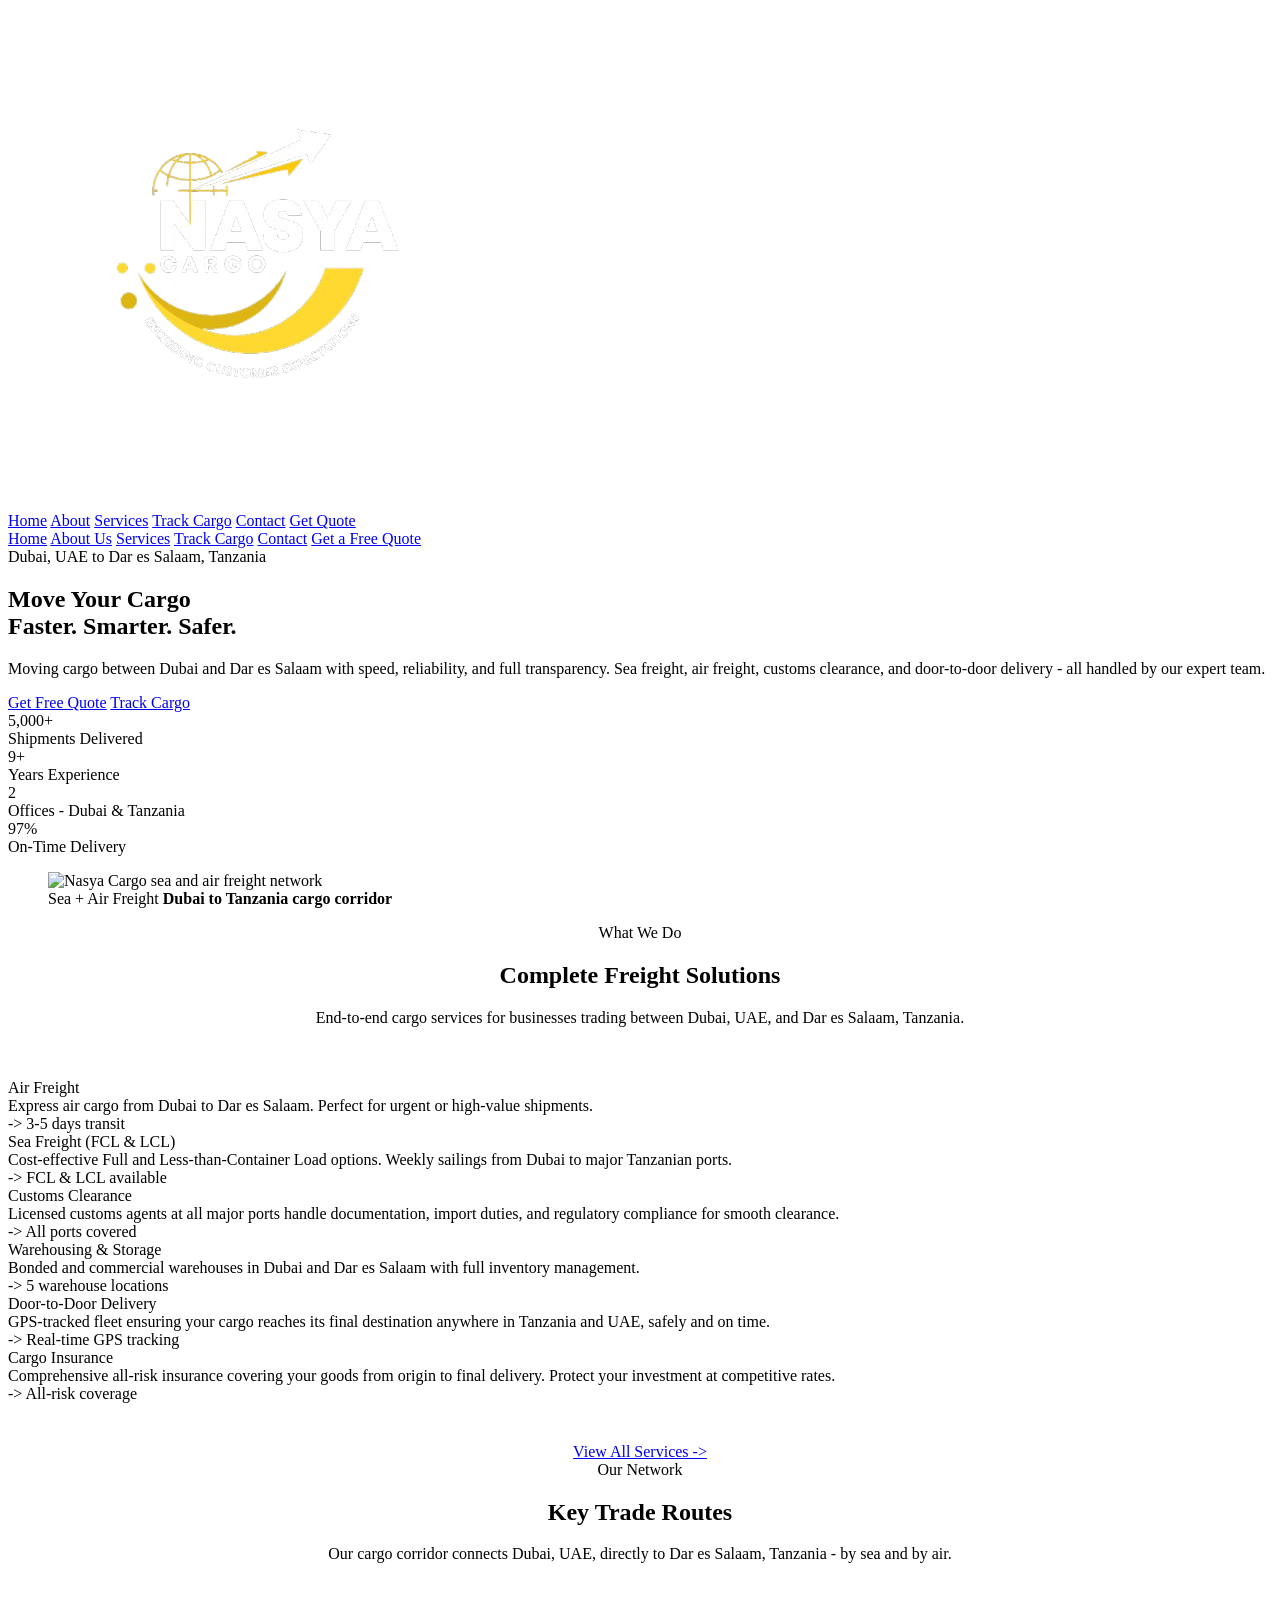
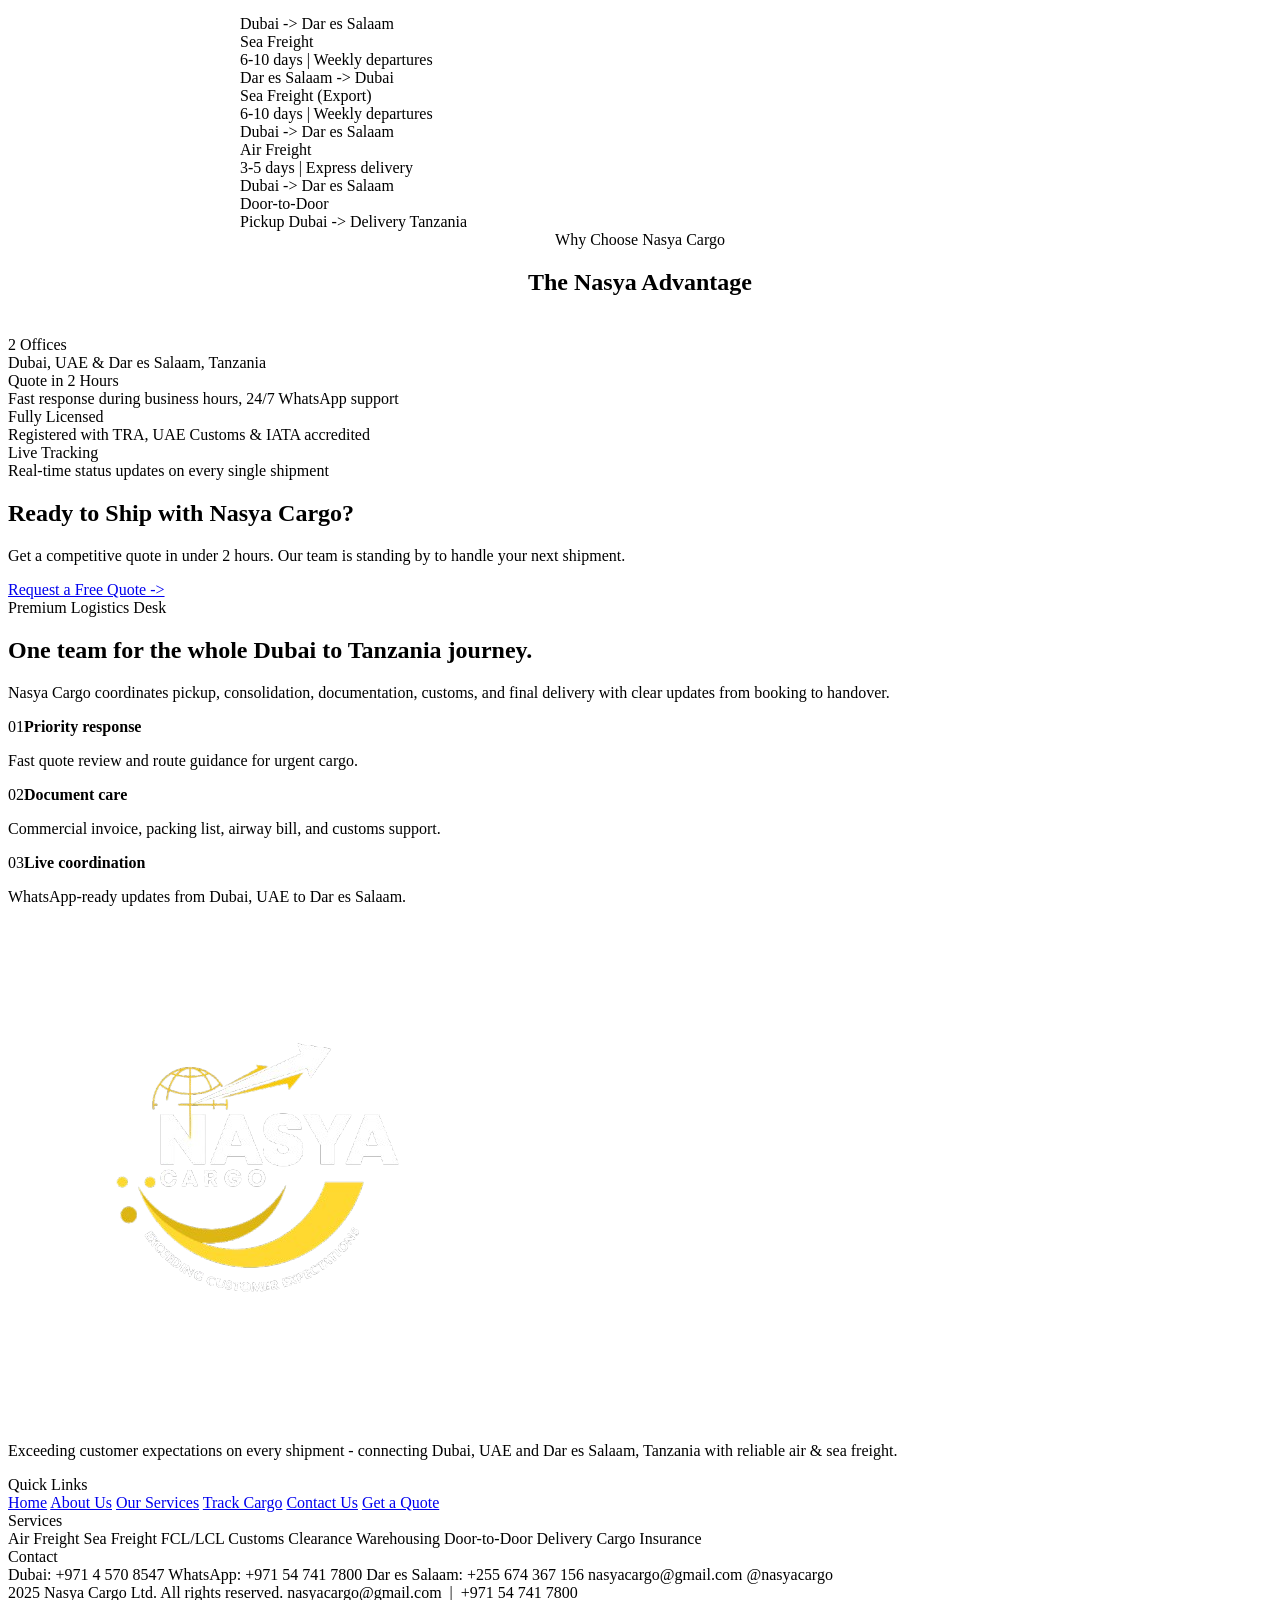
==== index.html @ 681c1b70 "Add index.html" ====
<!DOCTYPE html>
<html lang="en">
<head>
  <meta charset="UTF-8">
  <meta name="viewport" content="width=device-width, initial-scale=1.0">
  <title>Home | Nasya Cargo</title>
  <meta name="description" content="Nasya Cargo - reliable air and sea freight across UAE and Tanzania. Fast, transparent, and exceeding expectations.">
  <link rel="stylesheet" href="css/style.css">
  <link rel="preconnect" href="https://fonts.googleapis.com">
  <link rel="preconnect" href="https://fonts.gstatic.com" crossorigin>
</head>
<body>
<!-- ═══ NAVBAR ═══ -->
<nav class="navbar" id="navbar">
  <a href="index.html" class="nav-logo">
    <img src="[data-uri]" alt="Nasya Cargo">
  </a>
  <div class="nav-links">
    <a href="index.html"   class="nav-link">Home</a>
    <a href="about.html"   class="nav-link">About</a>
    <a href="services.html"class="nav-link">Services</a>
    <a href="track.html"   class="nav-link">Track Cargo</a>
    <a href="contact.html" class="nav-link">Contact</a>
    <a href="quote.html"   class="nav-cta nav-link">Get Quote</a>
  </div>
  <div class="hamburger" id="hamburger" onclick="toggleMenu()">
    <span></span><span></span><span></span>
  </div>
</nav>

<!-- Mobile Menu -->
<div class="mobile-menu" id="mobileMenu">
  <a href="index.html"    class="mobile-link"> Home</a>
  <a href="about.html"    class="mobile-link"> About Us</a>
  <a href="services.html" class="mobile-link"> Services</a>
  <a href="track.html"    class="mobile-link"> Track Cargo</a>
  <a href="contact.html"  class="mobile-link"> Contact</a>
  <a href="quote.html"    class="mobile-link cta"> Get a Free Quote</a>
</div>

<!-- ═══ HERO ═══ -->
<section class="hero">
  <div class="container">
    <div class="hero-grid">
      <div class="hero-content">
        <div class="hero-badge">Dubai, UAE to Dar es Salaam, Tanzania</div>
        <h1 class="hero-title">
          Move Your Cargo<br>
          <span class="accent">Faster. Smarter. Safer.</span>
        </h1>
        <p class="hero-sub">Moving cargo between Dubai and Dar es Salaam with speed, reliability, and full transparency. Sea freight, air freight, customs clearance, and door-to-door delivery - all handled by our expert team.</p>
        <div class="hero-actions">
          <a href="quote.html" class="btn btn-primary btn-lg">Get Free Quote</a>
          <a href="track.html" class="btn btn-outline btn-lg">Track Cargo</a>
        </div>
        <div class="hero-stats">
          <div class="hero-stat reveal">
            <div class="hero-stat-val">5,000+</div>
            <div class="hero-stat-label">Shipments Delivered</div>
          </div>
          <div class="hero-stat reveal">
            <div class="hero-stat-val">9+</div>
            <div class="hero-stat-label">Years Experience</div>
          </div>
          <div class="hero-stat reveal">
            <div class="hero-stat-val">2</div>
            <div class="hero-stat-label">Offices - Dubai &amp; Tanzania</div>
          </div>
          <div class="hero-stat reveal">
            <div class="hero-stat-val">97%</div>
            <div class="hero-stat-label">On-Time Delivery</div>
          </div>
        </div>
      </div>
      <div class="hero-visual reveal">
        <figure class="hero-photo-card">
          <img src="https://images.unsplash.com/photo-1494412685616-a5d310fbb07d?auto=format&fit=crop&w=1600&q=80" alt="Nasya Cargo sea and air freight network">
          <figcaption>
            <span>Sea + Air Freight</span>
            <strong>Dubai to Tanzania cargo corridor</strong>
          </figcaption>
        </figure>
      </div>
    </div>
  </div>
</section>

<!-- ═══ SERVICES ═══ -->
<section class="section section--gray">
  <div class="container">
    <div style="text-align:center;margin-bottom:52px;">
      <div class="label">What We Do</div>
      <h2 class="section-title reveal" style="text-align:center;">Complete Freight Solutions</h2>
      <p class="section-sub reveal" style="margin:0 auto;text-align:center;">End-to-end cargo services for businesses trading between Dubai, UAE, and Dar es Salaam, Tanzania.</p>
    </div>
    <div class="services-grid">
      <div class="service-card reveal">
        <div class="svc-icon"></div>
        <div class="svc-title">Air Freight</div>
        <div class="svc-desc">Express air cargo from Dubai to Dar es Salaam. Perfect for urgent or high-value shipments.</div>
        <div class="svc-tag">-> 3-5 days transit</div>
      </div>
      <div class="service-card reveal">
        <div class="svc-icon"></div>
        <div class="svc-title">Sea Freight (FCL &amp; LCL)</div>
        <div class="svc-desc">Cost-effective Full and Less-than-Container Load options. Weekly sailings from Dubai to major Tanzanian ports.</div>
        <div class="svc-tag">-> FCL &amp; LCL available</div>
      </div>
      <div class="service-card reveal">
        <div class="svc-icon"></div>
        <div class="svc-title">Customs Clearance</div>
        <div class="svc-desc">Licensed customs agents at all major ports handle documentation, import duties, and regulatory compliance for smooth clearance.</div>
        <div class="svc-tag">-> All ports covered</div>
      </div>
      <div class="service-card reveal">
        <div class="svc-icon"></div>
        <div class="svc-title">Warehousing &amp; Storage</div>
        <div class="svc-desc">Bonded and commercial warehouses in Dubai and Dar es Salaam with full inventory management.</div>
        <div class="svc-tag">-> 5 warehouse locations</div>
      </div>
      <div class="service-card reveal">
        <div class="svc-icon"></div>
        <div class="svc-title">Door-to-Door Delivery</div>
        <div class="svc-desc">GPS-tracked fleet ensuring your cargo reaches its final destination anywhere in Tanzania and UAE, safely and on time.</div>
        <div class="svc-tag">-> Real-time GPS tracking</div>
      </div>
      <div class="service-card reveal">
        <div class="svc-icon"></div>
        <div class="svc-title">Cargo Insurance</div>
        <div class="svc-desc">Comprehensive all-risk insurance covering your goods from origin to final delivery. Protect your investment at competitive rates.</div>
        <div class="svc-tag">-> All-risk coverage</div>
      </div>
    </div>
    <div style="text-align:center;margin-top:40px;">
      <a href="services.html" class="btn btn-dark">View All Services -></a>
    </div>
  </div>
</section>

<!-- ═══ ROUTES ═══ -->
<section class="section section--dark">
  <div class="container">
    <div style="text-align:center;margin-bottom:52px;">
      <div class="label label--gold">Our Network</div>
      <h2 class="section-title section-title--white reveal" style="text-align:center;">Key Trade Routes</h2>
      <p class="section-sub section-sub--white reveal" style="margin:0 auto;text-align:center;">Our cargo corridor connects Dubai, UAE, directly to Dar es Salaam, Tanzania - by sea and by air.</p>
    </div>
    <div class="routes-grid" style="grid-template-columns:repeat(2,1fr);max-width:800px;margin:0 auto;">
      <div class="route-card reveal">
        <div class="route-cities">
          <span class="route-city"> Dubai</span>
          <span class="route-arrow">-></span>
          <span class="route-city"> Dar es Salaam</span>
        </div>
        <div class="route-mode">Sea Freight</div>
        <div class="route-time"> 6-10 days | Weekly departures</div>
      </div>
      <div class="route-card reveal">
        <div class="route-cities">
          <span class="route-city"> Dar es Salaam</span>
          <span class="route-arrow">-></span>
          <span class="route-city"> Dubai</span>
        </div>
        <div class="route-mode">Sea Freight (Export)</div>
        <div class="route-time"> 6-10 days | Weekly departures</div>
      </div>
      <div class="route-card reveal">
        <div class="route-cities">
          <span class="route-city"> Dubai</span>
          <span class="route-arrow">-></span>
          <span class="route-city"> Dar es Salaam</span>
        </div>
        <div class="route-mode">Air Freight</div>
        <div class="route-time"> 3-5 days | Express delivery</div>
      </div>
      <div class="route-card reveal">
        <div class="route-cities">
          <span class="route-city"> Dubai</span>
          <span class="route-arrow">-></span>
          <span class="route-city"> Dar es Salaam</span>
        </div>
        <div class="route-mode">Door-to-Door</div>
        <div class="route-time"> Pickup Dubai -> Delivery Tanzania</div>
      </div>
    </div>
  </div>
</section>

<!-- ═══ WHY US ═══ -->
<section class="section section--dark" style="padding-top:0;">
  <div class="container">
    <div style="text-align:center;margin-bottom:40px;">
      <div class="label label--white">Why Choose Nasya Cargo</div>
      <h2 class="section-title section-title--white reveal" style="text-align:center;">The Nasya Advantage</h2>
    </div>
    <div class="why-grid">
      <div class="why-card reveal">
        <div class="why-icon"></div>
        <div class="why-title">2 Offices</div>
        <div class="why-desc">Dubai, UAE &amp; Dar es Salaam, Tanzania</div>
      </div>
      <div class="why-card reveal">
        <div class="why-icon"></div>
        <div class="why-title">Quote in 2 Hours</div>
        <div class="why-desc">Fast response during business hours, 24/7 WhatsApp support</div>
      </div>
      <div class="why-card reveal">
        <div class="why-icon"></div>
        <div class="why-title">Fully Licensed</div>
        <div class="why-desc">Registered with TRA, UAE Customs &amp; IATA accredited</div>
      </div>
      <div class="why-card reveal">
        <div class="why-icon"></div>
        <div class="why-title">Live Tracking</div>
        <div class="why-desc">Real-time status updates on every single shipment</div>
      </div>
    </div>
  </div>
</section>

<!-- ═══ CTA ═══ -->
<section class="cta-section">
  <div class="container">
    <h2 class="cta-title">Ready to Ship with Nasya Cargo?</h2>
    <p class="cta-sub">Get a competitive quote in under 2 hours. Our team is standing by to handle your next shipment.</p>
    <a href="quote.html" class="btn btn-dark btn-lg">Request a Free Quote -></a>
  </div>
</section>

<!-- ═══ FOOTER ═══ -->
<section class="section premium-section">
  <div class="container">
    <div class="premium-panel premium-panel--wide reveal">
      <div>
        <div class="label label--gold">Premium Logistics Desk</div>
        <h2 class="section-title section-title--white">One team for the whole Dubai to Tanzania journey.</h2>
        <p class="premium-lead">Nasya Cargo coordinates pickup, consolidation, documentation, customs, and final delivery with clear updates from booking to handover.</p>
      </div>
      <div class="premium-grid premium-grid--compact">
        <div class="premium-card"><span>01</span><strong>Priority response</strong><p>Fast quote review and route guidance for urgent cargo.</p></div>
        <div class="premium-card"><span>02</span><strong>Document care</strong><p>Commercial invoice, packing list, airway bill, and customs support.</p></div>
        <div class="premium-card"><span>03</span><strong>Live coordination</strong><p>WhatsApp-ready updates from Dubai, UAE to Dar es Salaam.</p></div>
      </div>
    </div>
  </div>
</section>

<footer class="footer">
  <div class="container">
    <div class="footer-grid">
      <div>
        <div class="footer-logo">
          <img src="[data-uri]" alt="Nasya Cargo">
        </div>
        <p class="footer-desc">Exceeding customer expectations on every shipment - connecting Dubai, UAE and Dar es Salaam, Tanzania with reliable air &amp; sea freight.</p>
        <div class="footer-socials">
          <a href="https://wa.me/971547417800" target="_blank" class="social-btn" title="WhatsApp"></a>
          <a href="mailto:nasyacargo@gmail.com" class="social-btn" title="Email"></a>
          <a href="tel:+971547417800" class="social-btn" title="Call"></a>
          <a href="https://instagram.com/nasyacargo" target="_blank" class="social-btn" title="Instagram"></a>
        </div>
      </div>
      <div>
        <div class="footer-col-title">Quick Links</div>
        <a href="index.html"    class="footer-link">Home</a>
        <a href="about.html"    class="footer-link">About Us</a>
        <a href="services.html" class="footer-link">Our Services</a>
        <a href="track.html"    class="footer-link">Track Cargo</a>
        <a href="contact.html"  class="footer-link">Contact Us</a>
        <a href="quote.html"    class="footer-link">Get a Quote</a>
      </div>
      <div>
        <div class="footer-col-title">Services</div>
        <span class="footer-link">Air Freight</span>
        <span class="footer-link">Sea Freight FCL/LCL</span>
        <span class="footer-link">Customs Clearance</span>
        <span class="footer-link">Warehousing</span>
        <span class="footer-link">Door-to-Door Delivery</span>
        <span class="footer-link">Cargo Insurance</span>
      </div>
      <div>
        <div class="footer-col-title">Contact</div>
        <span class="footer-link"> Dubai: +971 4 570 8547</span>
        <span class="footer-link"> WhatsApp: +971 54 741 7800</span>
        <span class="footer-link"> Dar es Salaam: +255 674 367 156</span>
        <span class="footer-link"> nasyacargo@gmail.com</span>
        <span class="footer-link"> @nasyacargo</span>
      </div>
    </div>
    <div class="footer-bottom">
      <span> 2025 Nasya Cargo Ltd. All rights reserved.</span>
      <span>nasyacargo@gmail.com &nbsp;|&nbsp; +971 54 741 7800</span>
    </div>
  </div>
</footer>

<!-- Notification Toast -->
<div id="notif" class="notif"></div>

<!-- Scripts -->
<script src="js/script.js"></script>

</body>
</html>
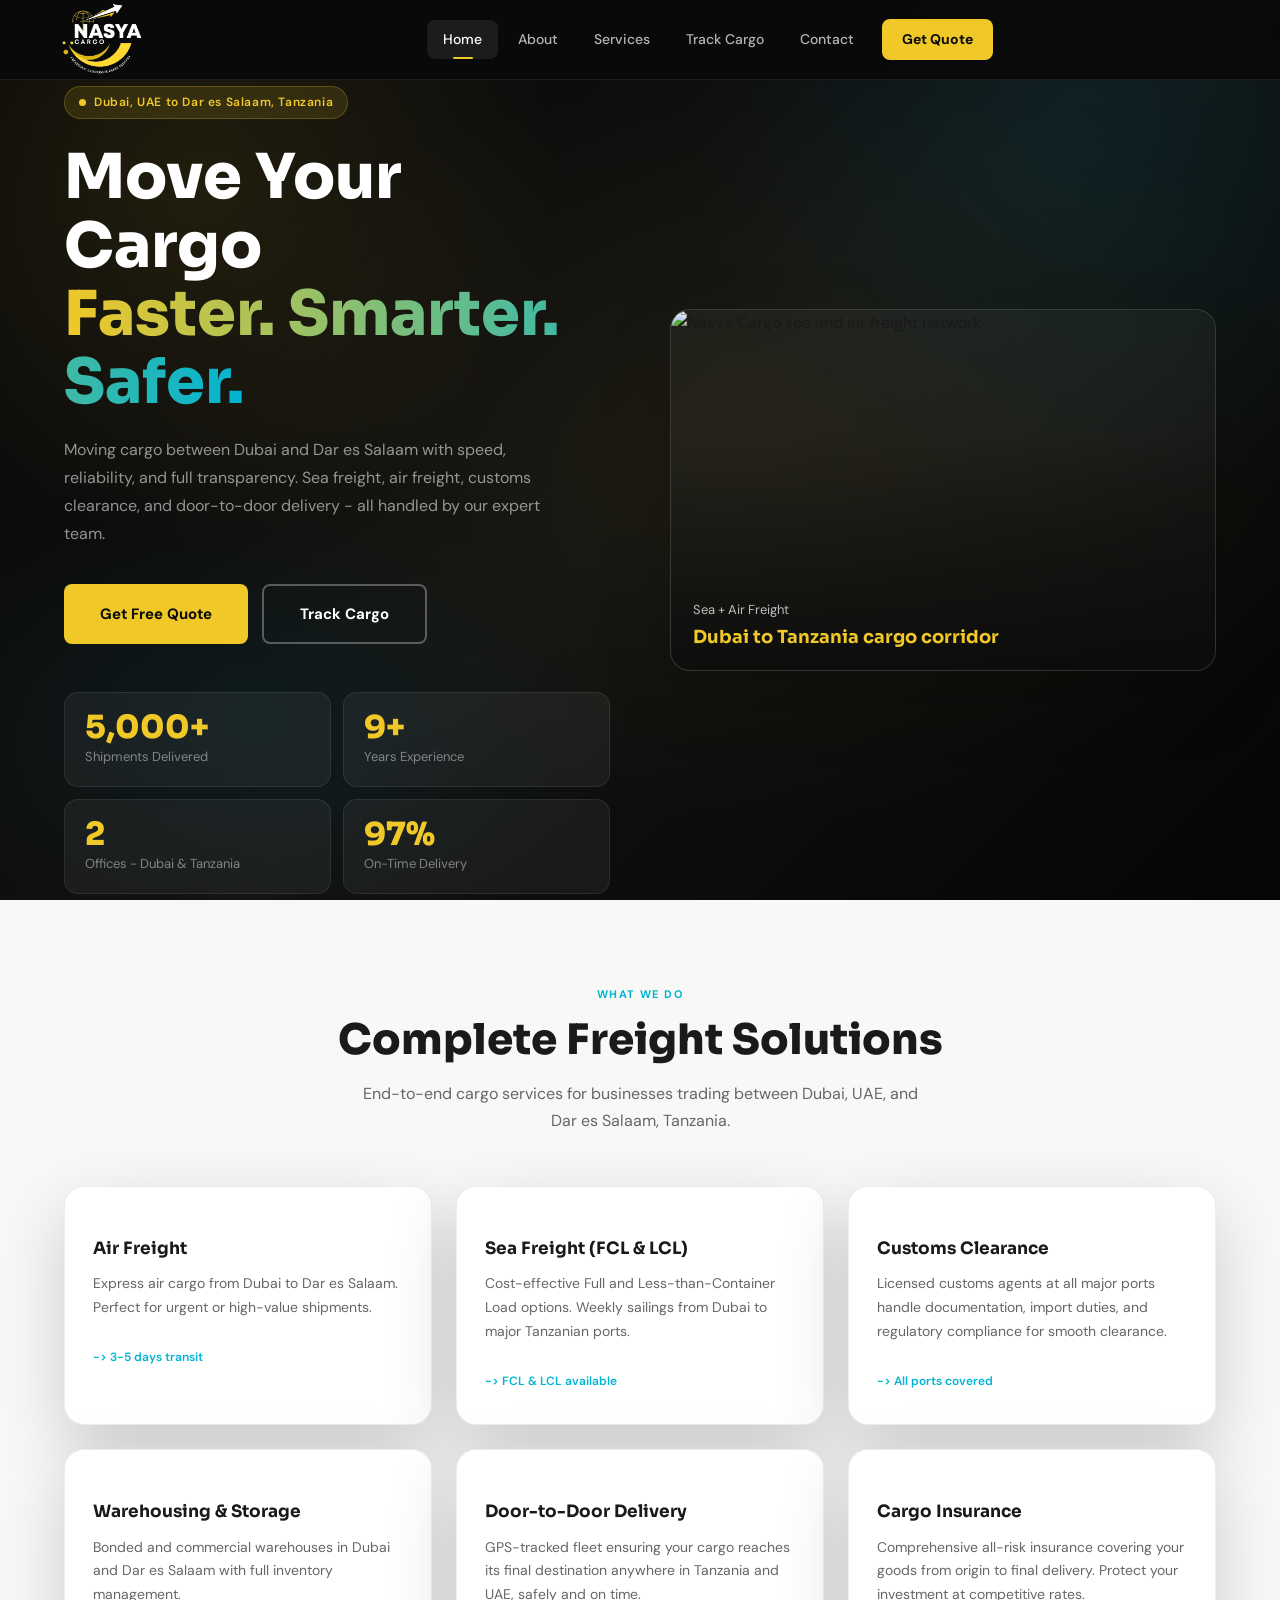
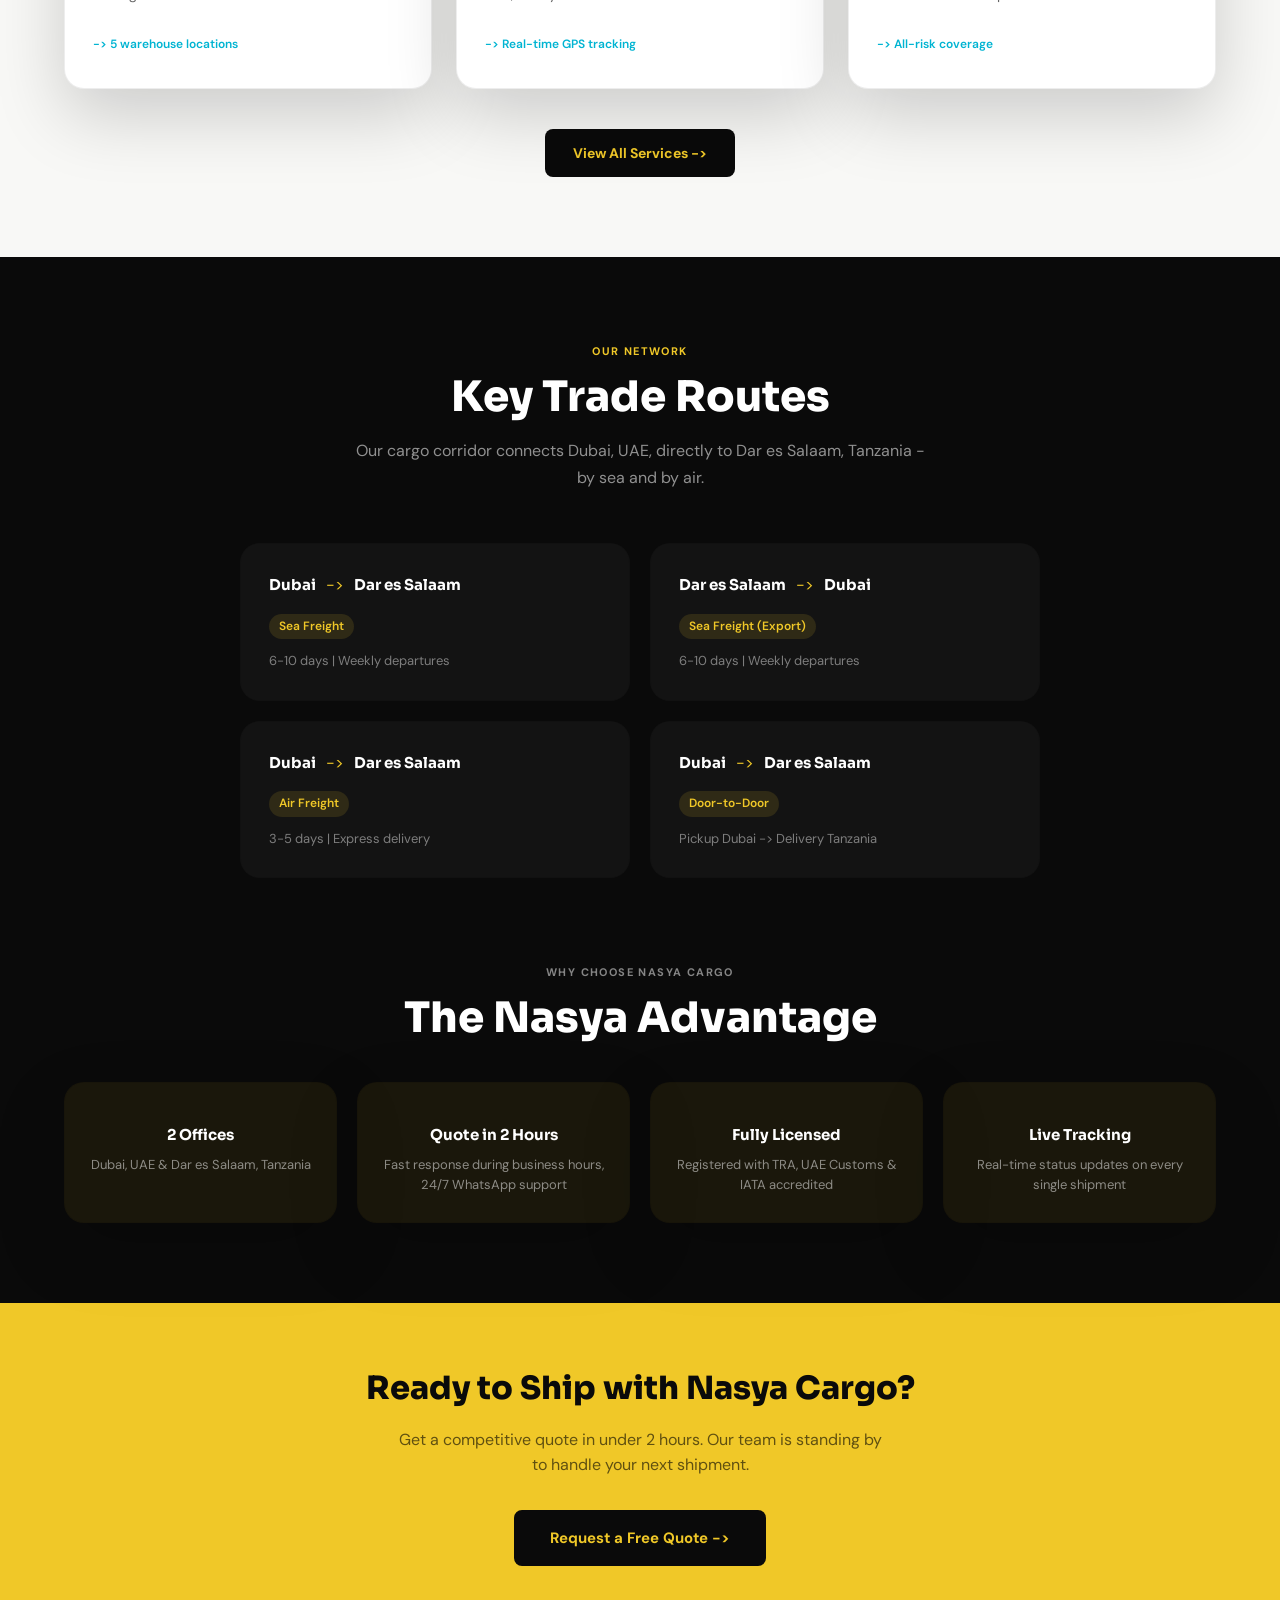
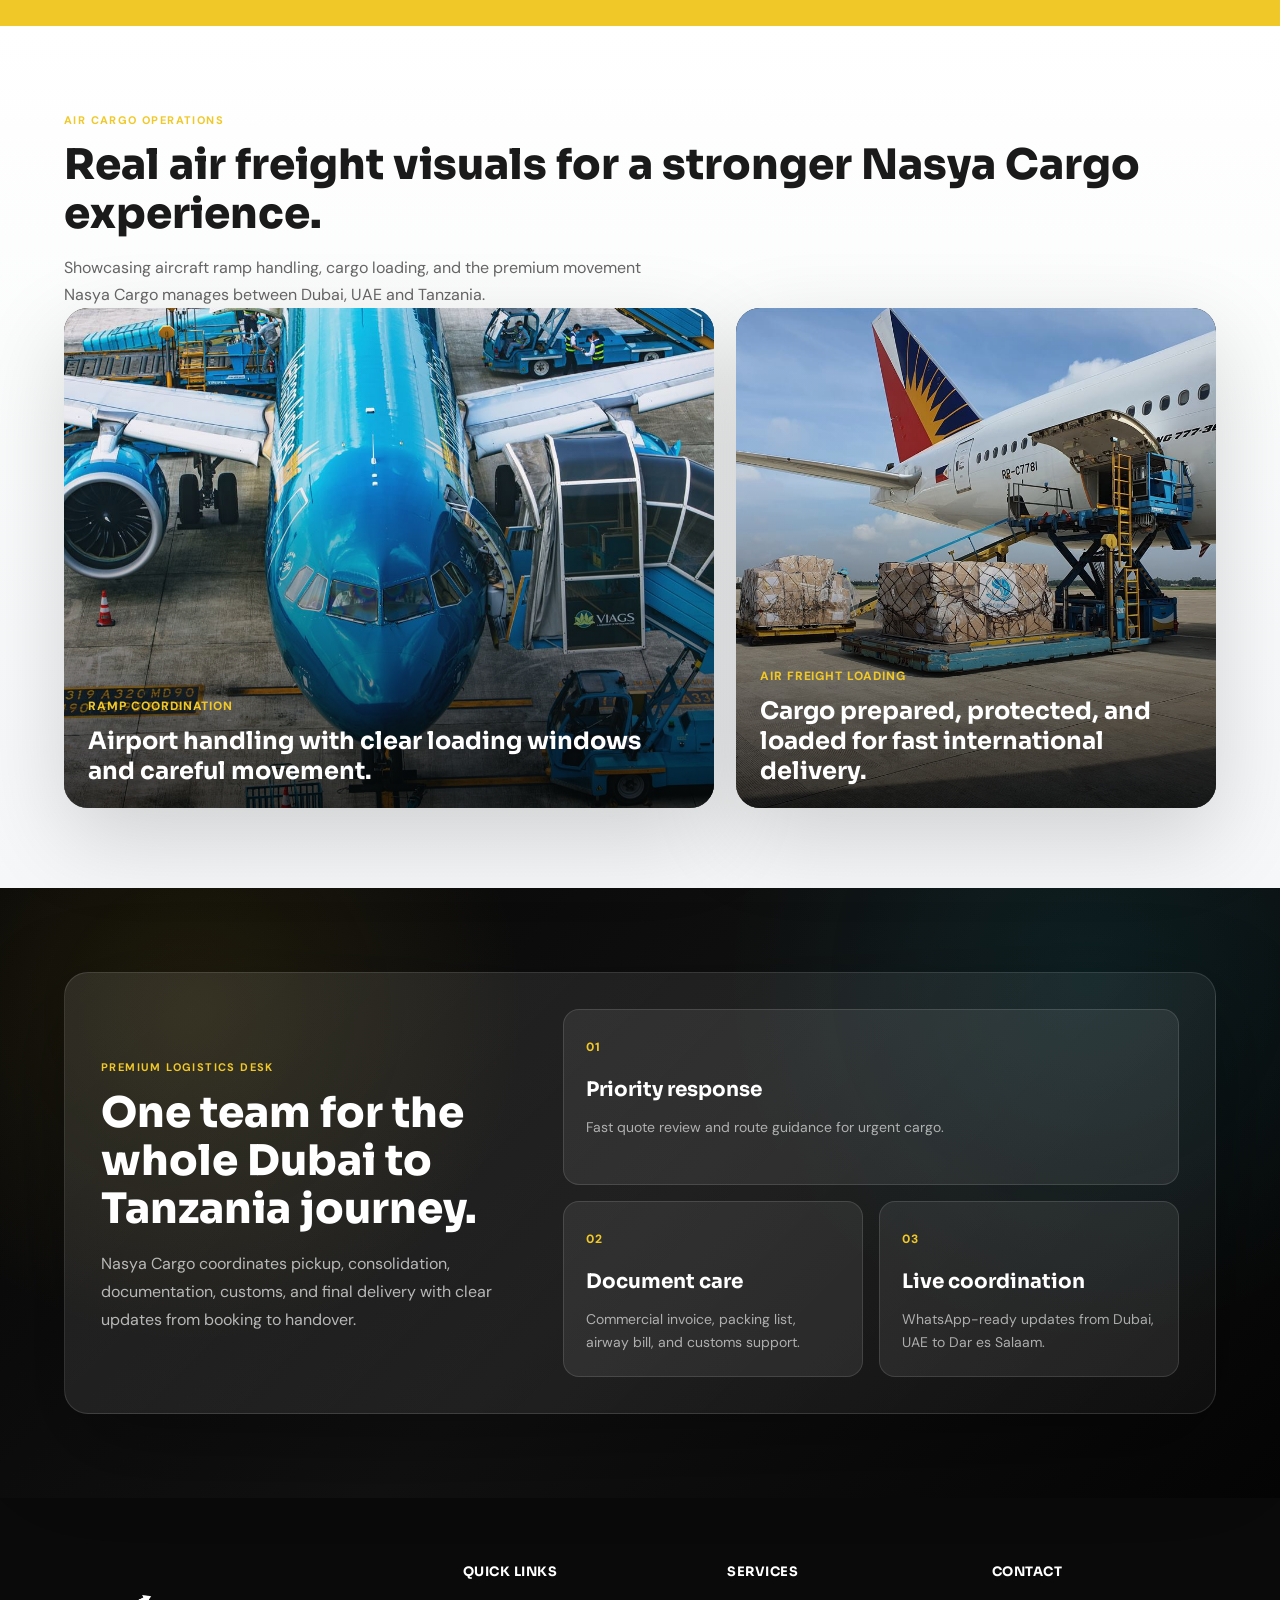
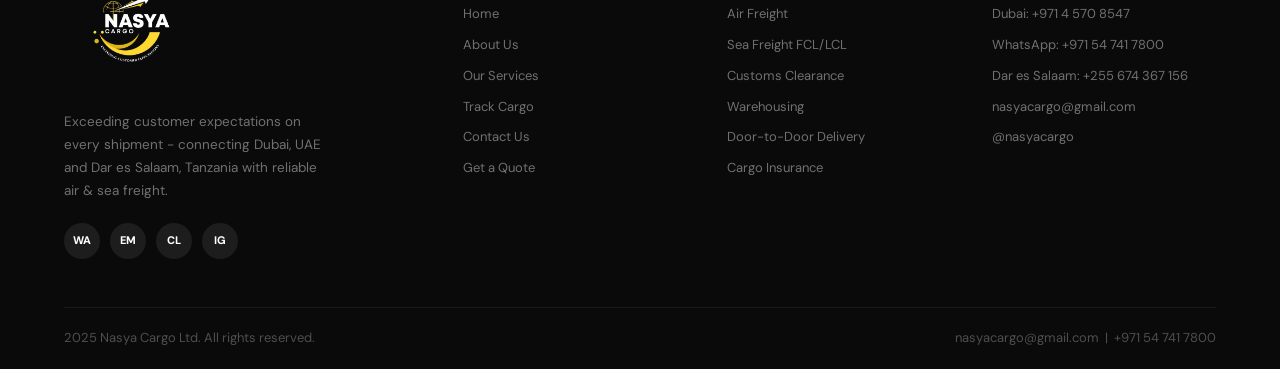
==== commit c23dc9a9: "Refresh script version for air cargo gallery" ====
--- a/index.html
+++ b/index.html
@@ -74,7 +74,7 @@
       </div>
       <div class="hero-visual reveal">
         <figure class="hero-photo-card">
-          <img src="https://images.unsplash.com/photo-1494412685616-a5d310fbb07d?auto=format&fit=crop&w=1600&q=80" alt="Nasya Cargo sea and air freight network">
+          <img src="images/cargo-network-hero.png" alt="Nasya Cargo sea and air freight network">
           <figcaption>
             <span>Sea + Air Freight</span>
             <strong>Dubai to Tanzania cargo corridor</strong>
@@ -228,6 +228,7 @@
 </section>
 
 <!-- ═══ FOOTER ═══ -->
+
 <section class="section premium-section">
   <div class="container">
     <div class="premium-panel premium-panel--wide reveal">
@@ -298,7 +299,7 @@
 <div id="notif" class="notif"></div>
 
 <!-- Scripts -->
-<script src="js/script.js"></script>
+<script src="js/script.js?v=20260623-air-gallery"></script>
 
 </body>
 </html>
--- a/css/style.css
+++ b/css/style.css
@@ -0,0 +1,1692 @@
+/* ================================================================
+   NASYA CARGO — style.css
+   Brand: Gold #F0C828 | Black #0A0A0A | Teal #00B4D2
+   Fonts: Sora (headings) + DM Sans (body) via Google Fonts
+   ================================================================ */
+
+/* ── GOOGLE FONTS ─────────────────────────────────────────────── */
+@import url('https://fonts.googleapis.com/css2?family=Sora:wght@400;600;700;800&family=DM+Sans:wght@400;500;600&display=swap');
+
+/* ── CSS VARIABLES ────────────────────────────────────────────── */
+:root {
+  --gold:        #F0C828;
+  --gold-dark:   #C8A000;
+  --gold-light:  #FDF3C0;
+  --black:       #0A0A0A;
+  --dark:        #111111;
+  --dark2:       #1C1C1C;
+  --teal:        #00B4D2;
+  --teal-dark:   #0096B4;
+  --white:       #FFFFFF;
+  --off-white:   #F8F8F6;
+  --gray-100:    #F5F5F5;
+  --gray-200:    #E8E8E8;
+  --gray-400:    #AAAAAA;
+  --gray-600:    #666666;
+  --text:        #1A1A1A;
+
+  --font-head: 'Sora', sans-serif;
+  --font-body: 'DM Sans', sans-serif;
+
+  --radius-sm:  8px;
+  --radius-md:  14px;
+  --radius-lg:  20px;
+  --radius-xl:  28px;
+
+  --shadow-sm:  0 2px 8px rgba(0,0,0,0.07);
+  --shadow-md:  0 4px 20px rgba(0,0,0,0.10);
+  --shadow-lg:  0 8px 40px rgba(0,0,0,0.14);
+  --shadow-xl:  0 16px 60px rgba(0,0,0,0.18);
+
+  --nav-h: 80px;
+  --max-w: 1200px;
+  --section-py: 80px;
+}
+
+/* ── RESET ────────────────────────────────────────────────────── */
+*, *::before, *::after { box-sizing: border-box; margin: 0; padding: 0; }
+html { scroll-behavior: smooth; }
+body {
+  font-family: var(--font-body);
+  color: var(--text);
+  background: var(--white);
+  line-height: 1.6;
+  overflow-x: hidden;
+}
+img { max-width: 100%; display: block; }
+a { text-decoration: none; color: inherit; }
+ul { list-style: none; }
+button { cursor: pointer; border: none; background: none; font-family: inherit; }
+
+/* ── UTILS ────────────────────────────────────────────────────── */
+.container { max-width: var(--max-w); margin: 0 auto; padding: 0 24px; }
+.section    { padding: var(--section-py) 0; }
+.section--dark  { background: var(--black); color: var(--white); }
+.section--gray  { background: var(--off-white); }
+.section--teal  { background: var(--teal); }
+.section--gold  { background: var(--gold); }
+
+.label {
+  display: inline-block;
+  font-size: 11px;
+  font-weight: 700;
+  letter-spacing: 1.4px;
+  text-transform: uppercase;
+  color: var(--teal);
+  margin-bottom: 12px;
+}
+.label--gold { color: var(--gold); }
+.label--white { color: rgba(255,255,255,0.5); }
+
+.section-title {
+  font-family: var(--font-head);
+  font-size: clamp(28px, 4vw, 42px);
+  font-weight: 800;
+  line-height: 1.15;
+  margin-bottom: 16px;
+  color: var(--text);
+}
+.section-title--white { color: var(--white); }
+.section-title--gold  { color: var(--gold); }
+
+.section-sub {
+  font-size: 16px;
+  color: var(--gray-600);
+  max-width: 580px;
+  line-height: 1.7;
+}
+.section-sub--white { color: rgba(255,255,255,0.55); }
+
+/* ── BUTTONS ──────────────────────────────────────────────────── */
+.btn {
+  display: inline-flex;
+  align-items: center;
+  gap: 8px;
+  padding: 13px 28px;
+  border-radius: var(--radius-sm);
+  font-size: 14px;
+  font-weight: 700;
+  font-family: var(--font-body);
+  transition: all 0.22s ease;
+  white-space: nowrap;
+}
+.btn-primary {
+  background: var(--gold);
+  color: var(--black);
+}
+.btn-primary:hover {
+  background: var(--gold-dark);
+  transform: translateY(-2px);
+  box-shadow: 0 6px 20px rgba(240,200,40,0.35);
+}
+.btn-outline {
+  background: transparent;
+  color: var(--white);
+  border: 2px solid rgba(255,255,255,0.3);
+}
+.btn-outline:hover {
+  border-color: var(--gold);
+  color: var(--gold);
+}
+.btn-dark {
+  background: var(--black);
+  color: var(--gold);
+}
+.btn-dark:hover {
+  background: var(--dark2);
+  transform: translateY(-2px);
+}
+.btn-teal {
+  background: var(--teal);
+  color: var(--white);
+}
+.btn-teal:hover {
+  background: var(--teal-dark);
+  transform: translateY(-2px);
+}
+.btn-lg { padding: 16px 36px; font-size: 15px; }
+.btn-sm { padding: 9px 18px; font-size: 13px; }
+
+/* ── NAVBAR ───────────────────────────────────────────────────── */
+.navbar {
+  position: fixed;
+  top: 0; left: 0; right: 0;
+  height: var(--nav-h);
+  display: flex;
+  align-items: center;
+  padding: 0 32px;
+  background: rgba(10,10,10,0.96);
+  backdrop-filter: blur(16px);
+  border-bottom: 1px solid rgba(255,255,255,0.06);
+  z-index: 1000;
+  transition: background 0.3s;
+}
+.navbar.scrolled {
+  background: rgba(10,10,10,0.99);
+  box-shadow: 0 4px 24px rgba(0,0,0,0.3);
+}
+.nav-logo {
+  display: flex;
+  align-items: center;
+  flex-shrink: 0;
+  text-decoration: none;
+}
+.nav-logo img {
+  height: 140px;
+  width: auto;
+}
+.nav-links {
+  display: flex;
+  align-items: center;
+  gap: 4px;
+  margin: 0 auto;
+}
+.nav-link {
+  padding: 8px 16px;
+  border-radius: var(--radius-sm);
+  font-size: 14px;
+  font-weight: 500;
+  color: rgba(255,255,255,0.7);
+  transition: all 0.2s;
+  position: relative;
+}
+.nav-link:hover,
+.nav-link.active {
+  color: var(--white);
+  background: rgba(255,255,255,0.08);
+}
+.nav-link.active::after {
+  content: '';
+  position: absolute;
+  bottom: 0; left: 50%;
+  transform: translateX(-50%);
+  width: 20px; height: 2px;
+  background: var(--gold);
+  border-radius: 2px;
+}
+.nav-cta {
+  margin-left: 8px;
+  background: var(--gold);
+  color: var(--black) !important;
+  font-weight: 700;
+  padding: 9px 20px;
+  border-radius: var(--radius-sm);
+}
+.nav-cta:hover {
+  background: var(--gold-dark) !important;
+  transform: translateY(-1px);
+}
+.hamburger {
+  display: none;
+  flex-direction: column;
+  gap: 5px;
+  padding: 4px;
+  cursor: pointer;
+  z-index: 10;
+  position: relative;
+}
+.hamburger span {
+  display: block;
+  width: 24px;
+  height: 2px;
+  background: var(--white);
+  border-radius: 2px;
+  transition: all 0.3s;
+}
+.hamburger.open span:nth-child(1) { transform: translateY(7px) rotate(45deg); }
+.hamburger.open span:nth-child(2) { opacity: 0; }
+.hamburger.open span:nth-child(3) { transform: translateY(-7px) rotate(-45deg); }
+
+/* ── MOBILE MENU ──────────────────────────────────────────────── */
+.mobile-menu {
+  display: none;
+  position: fixed;
+  top: var(--nav-h);
+  left: 0; right: 0;
+  background: var(--dark);
+  padding: 16px;
+  z-index: 999;
+  border-bottom: 1px solid rgba(255,255,255,0.08);
+  flex-direction: column;
+  gap: 4px;
+}
+.mobile-menu.open { display: flex; }
+.mobile-link {
+  display: block;
+  padding: 12px 16px;
+  color: rgba(255,255,255,0.75);
+  font-size: 15px;
+  font-weight: 500;
+  border-radius: var(--radius-sm);
+  transition: all 0.2s;
+  cursor: pointer;
+}
+.mobile-link:hover,
+.mobile-link.active {
+  background: rgba(255,255,255,0.07);
+  color: var(--white);
+}
+.mobile-link.cta {
+  background: var(--gold);
+  color: var(--black);
+  font-weight: 700;
+  text-align: center;
+  margin-top: 8px;
+}
+
+/* ── PAGE OFFSET ──────────────────────────────────────────────── */
+.page-top { padding-top: var(--nav-h); }
+
+/* ── HERO ─────────────────────────────────────────────────────── */
+.hero {
+  min-height: 100vh;
+  background: linear-gradient(160deg, #0A0A0A 0%, #111 55%, #1c1c1c 100%);
+  display: flex;
+  align-items: center;
+  position: relative;
+  overflow: hidden;
+}
+.hero::before {
+  content: '';
+  position: absolute;
+  inset: 0;
+  background: radial-gradient(ellipse 70% 60% at 60% 50%, rgba(240,200,40,0.06) 0%, transparent 70%),
+              radial-gradient(ellipse 50% 40% at 20% 80%, rgba(0,180,210,0.07) 0%, transparent 60%);
+}
+.hero-grid {
+  display: grid;
+  grid-template-columns: 1fr 1fr;
+  gap: 60px;
+  align-items: center;
+  position: relative;
+  z-index: 1;
+}
+.hero-badge {
+  display: inline-flex;
+  align-items: center;
+  gap: 8px;
+  background: rgba(240,200,40,0.12);
+  border: 1px solid rgba(240,200,40,0.25);
+  color: var(--gold);
+  font-size: 12px;
+  font-weight: 600;
+  letter-spacing: 0.6px;
+  padding: 6px 14px;
+  border-radius: 40px;
+  margin-bottom: 24px;
+}
+.hero-badge::before {
+  content: '';
+  width: 7px; height: 7px;
+  background: var(--gold);
+  border-radius: 50%;
+  animation: pulse 2s infinite;
+}
+@keyframes pulse {
+  0%,100% { opacity: 1; }
+  50% { opacity: 0.4; }
+}
+.hero-title {
+  font-family: var(--font-head);
+  font-size: clamp(36px, 5.5vw, 62px);
+  font-weight: 800;
+  line-height: 1.1;
+  color: var(--white);
+  margin-bottom: 20px;
+}
+.hero-title .accent {
+  background: linear-gradient(90deg, var(--gold), var(--teal));
+  -webkit-background-clip: text;
+  -webkit-text-fill-color: transparent;
+  background-clip: text;
+}
+.hero-sub {
+  font-size: 16px;
+  color: rgba(255,255,255,0.55);
+  max-width: 480px;
+  line-height: 1.75;
+  margin-bottom: 36px;
+}
+.hero-actions { display: flex; gap: 14px; flex-wrap: wrap; }
+
+.hero-stats {
+  display: grid;
+  grid-template-columns: repeat(2,1fr);
+  gap: 12px;
+  margin-top: 48px;
+}
+.hero-stat {
+  background: rgba(255,255,255,0.05);
+  border: 1px solid rgba(255,255,255,0.08);
+  border-radius: var(--radius-md);
+  padding: 18px 20px;
+}
+.hero-stat-val {
+  font-family: var(--font-head);
+  font-size: 32px;
+  font-weight: 800;
+  color: var(--gold);
+  line-height: 1;
+  margin-bottom: 4px;
+}
+.hero-stat-label {
+  font-size: 13px;
+  color: rgba(255,255,255,0.45);
+}
+
+/* Hero Right Visual */
+.hero-visual {
+  display: flex;
+  flex-direction: column;
+  gap: 14px;
+  position: relative;
+}
+.hero-card {
+  background: rgba(255,255,255,0.04);
+  border: 1px solid rgba(255,255,255,0.09);
+  border-radius: var(--radius-lg);
+  padding: 22px 24px;
+  transition: transform 0.3s;
+}
+.hero-card:hover { transform: translateX(-6px); }
+.hero-card-top {
+  display: flex;
+  align-items: center;
+  justify-content: space-between;
+  margin-bottom: 12px;
+}
+.hero-card-title {
+  font-family: var(--font-head);
+  font-size: 14px;
+  font-weight: 700;
+  color: var(--white);
+}
+.hero-card-tag {
+  font-size: 11px;
+  font-weight: 700;
+  padding: 3px 10px;
+  border-radius: 20px;
+}
+.tag-transit  { background: rgba(59,130,246,0.15); color: #60a5fa; }
+.tag-customs  { background: rgba(139,92,246,0.15); color: #a78bfa; }
+.tag-delivered { background: rgba(16,185,129,0.15); color: #34d399; }
+.hero-card-route {
+  font-size: 13px;
+  color: rgba(255,255,255,0.45);
+  margin-bottom: 10px;
+}
+.hero-card-bar-bg {
+  height: 4px;
+  background: rgba(255,255,255,0.08);
+  border-radius: 4px;
+  overflow: hidden;
+}
+.hero-card-bar {
+  height: 100%;
+  background: linear-gradient(90deg, var(--teal), var(--gold));
+  border-radius: 4px;
+  transition: width 1s ease;
+}
+
+/* ── SERVICES GRID ────────────────────────────────────────────── */
+.services-grid {
+  display: grid;
+  grid-template-columns: repeat(3, 1fr);
+  gap: 24px;
+}
+.service-card {
+  background: var(--white);
+  border: 1px solid var(--gray-200);
+  border-radius: var(--radius-lg);
+  padding: 32px 28px;
+  transition: all 0.28s ease;
+  position: relative;
+  overflow: hidden;
+}
+.service-card::before {
+  content: '';
+  position: absolute;
+  top: 0; left: 0; right: 0;
+  height: 3px;
+  background: linear-gradient(90deg, var(--teal), var(--gold));
+  transform: scaleX(0);
+  transform-origin: left;
+  transition: transform 0.3s;
+}
+.service-card:hover::before { transform: scaleX(1); }
+.service-card:hover {
+  transform: translateY(-6px);
+  box-shadow: var(--shadow-lg);
+  border-color: rgba(240,200,40,0.2);
+}
+.svc-icon {
+  font-size: 36px;
+  margin-bottom: 16px;
+  line-height: 1;
+}
+.svc-title {
+  font-family: var(--font-head);
+  font-size: 17px;
+  font-weight: 700;
+  color: var(--text);
+  margin-bottom: 10px;
+}
+.svc-desc {
+  font-size: 14px;
+  color: var(--gray-600);
+  line-height: 1.7;
+  margin-bottom: 14px;
+}
+.svc-list {
+  font-size: 13px;
+  color: var(--gray-600);
+  padding-left: 0;
+  display: flex;
+  flex-direction: column;
+  gap: 5px;
+}
+.svc-list li {
+  padding-left: 16px;
+  position: relative;
+}
+.svc-list li::before {
+  content: '→';
+  position: absolute;
+  left: 0;
+  color: var(--teal);
+  font-size: 11px;
+}
+.svc-tag {
+  display: inline-block;
+  font-size: 12px;
+  font-weight: 600;
+  color: var(--teal);
+  margin-top: 14px;
+}
+
+/* ── STATS GRID ───────────────────────────────────────────────── */
+.stats-grid {
+  display: grid;
+  grid-template-columns: repeat(4,1fr);
+  gap: 20px;
+}
+.stat-card {
+  background: rgba(255,255,255,0.05);
+  border: 1px solid rgba(255,255,255,0.1);
+  border-radius: var(--radius-md);
+  padding: 28px 20px;
+  text-align: center;
+  transition: all 0.25s;
+}
+.stat-card:hover {
+  background: rgba(255,255,255,0.08);
+  transform: translateY(-4px);
+}
+.stat-val {
+  font-family: var(--font-head);
+  font-size: 40px;
+  font-weight: 800;
+  color: var(--gold);
+  margin-bottom: 6px;
+}
+.stat-label {
+  font-size: 13px;
+  color: rgba(255,255,255,0.45);
+  font-weight: 500;
+}
+
+/* ── ROUTES SECTION ───────────────────────────────────────────── */
+.routes-grid {
+  display: grid;
+  grid-template-columns: repeat(3,1fr);
+  gap: 20px;
+}
+.route-card {
+  background: rgba(255,255,255,0.04);
+  border: 1px solid rgba(255,255,255,0.08);
+  border-radius: var(--radius-lg);
+  padding: 28px;
+  transition: all 0.25s;
+}
+.route-card:hover {
+  background: rgba(255,255,255,0.07);
+  border-color: rgba(240,200,40,0.2);
+  transform: translateY(-4px);
+}
+.route-cities {
+  display: flex;
+  align-items: center;
+  gap: 10px;
+  margin-bottom: 14px;
+  flex-wrap: wrap;
+}
+.route-city {
+  font-family: var(--font-head);
+  font-size: 15px;
+  font-weight: 700;
+  color: var(--white);
+}
+.route-arrow {
+  color: var(--gold);
+  font-size: 16px;
+}
+.route-mode {
+  font-size: 12px;
+  font-weight: 600;
+  padding: 3px 10px;
+  border-radius: 20px;
+  background: rgba(240,200,40,0.12);
+  color: var(--gold);
+  margin-bottom: 12px;
+  display: inline-block;
+}
+.route-time {
+  font-size: 13px;
+  color: rgba(255,255,255,0.45);
+}
+
+/* ── TRACK PAGE ───────────────────────────────────────────────── */
+.track-box {
+  background: rgba(255,255,255,0.04);
+  border: 1px solid rgba(255,255,255,0.1);
+  border-radius: var(--radius-xl);
+  padding: 48px;
+  max-width: 680px;
+  margin: 0 auto;
+}
+.track-input-wrap {
+  display: flex;
+  gap: 0;
+  border-radius: var(--radius-sm);
+  overflow: hidden;
+  border: 2px solid rgba(255,255,255,0.15);
+  transition: border-color 0.2s;
+}
+.track-input-wrap:focus-within { border-color: var(--gold); }
+.track-input {
+  flex: 1;
+  padding: 16px 20px;
+  background: transparent;
+  color: var(--white);
+  font-size: 15px;
+  font-family: var(--font-body);
+  border: none;
+  outline: none;
+}
+.track-input::placeholder { color: rgba(255,255,255,0.3); }
+.track-btn {
+  padding: 16px 28px;
+  background: var(--gold);
+  color: var(--black);
+  font-weight: 700;
+  font-size: 14px;
+  font-family: var(--font-body);
+  border: none;
+  cursor: pointer;
+  transition: background 0.2s;
+  white-space: nowrap;
+}
+.track-btn:hover { background: var(--gold-dark); }
+
+.track-result {
+  margin-top: 24px;
+  border-radius: var(--radius-md);
+  overflow: hidden;
+}
+.track-result-inner {
+  background: rgba(255,255,255,0.05);
+  border: 1px solid rgba(255,255,255,0.1);
+  border-radius: var(--radius-md);
+  padding: 24px;
+  animation: fadeIn 0.4s ease;
+}
+@keyframes fadeIn {
+  from { opacity:0; transform:translateY(8px); }
+  to   { opacity:1; transform:translateY(0); }
+}
+.track-result-header {
+  display: flex;
+  justify-content: space-between;
+  align-items: flex-start;
+  margin-bottom: 20px;
+  flex-wrap: wrap;
+  gap: 10px;
+}
+.track-id {
+  font-family: var(--font-head);
+  font-size: 18px;
+  font-weight: 800;
+  color: var(--white);
+}
+.track-status-badge {
+  padding: 5px 14px;
+  border-radius: 20px;
+  font-size: 12px;
+  font-weight: 700;
+}
+.status-pending   { background: rgba(245,158,11,0.2); color: #fbbf24; }
+.status-transit   { background: rgba(59,130,246,0.2); color: #60a5fa; }
+.status-customs   { background: rgba(139,92,246,0.2); color: #a78bfa; }
+.status-delivered { background: rgba(16,185,129,0.2); color: #34d399; }
+
+.track-grid {
+  display: grid;
+  grid-template-columns: repeat(2,1fr);
+  gap: 14px;
+  margin-bottom: 20px;
+}
+.track-field label {
+  font-size: 11px;
+  font-weight: 700;
+  letter-spacing: 0.8px;
+  text-transform: uppercase;
+  color: rgba(255,255,255,0.35);
+  margin-bottom: 4px;
+  display: block;
+}
+.track-field span {
+  font-size: 14px;
+  color: var(--white);
+  font-weight: 500;
+}
+
+/* Status Steps */
+.track-steps {
+  display: flex;
+  gap: 0;
+  position: relative;
+  padding: 20px 0 8px;
+}
+.track-step {
+  flex: 1;
+  text-align: center;
+  position: relative;
+}
+.track-step::before {
+  content: '';
+  position: absolute;
+  top: 16px;
+  left: 50%; right: -50%;
+  height: 2px;
+  background: rgba(255,255,255,0.1);
+  z-index: 0;
+}
+.track-step:last-child::before { display: none; }
+.track-step.done::before { background: var(--teal); }
+.step-dot {
+  width: 32px; height: 32px;
+  border-radius: 50%;
+  background: rgba(255,255,255,0.1);
+  border: 2px solid rgba(255,255,255,0.15);
+  display: flex;
+  align-items: center;
+  justify-content: center;
+  margin: 0 auto 10px;
+  position: relative;
+  z-index: 1;
+  font-size: 14px;
+  transition: all 0.3s;
+}
+.track-step.done .step-dot {
+  background: var(--teal);
+  border-color: var(--teal);
+}
+.track-step.active .step-dot {
+  background: var(--gold);
+  border-color: var(--gold);
+  box-shadow: 0 0 0 4px rgba(240,200,40,0.2);
+}
+.step-label {
+  font-size: 11px;
+  color: rgba(255,255,255,0.35);
+  font-weight: 600;
+}
+.track-step.done .step-label,
+.track-step.active .step-label {
+  color: rgba(255,255,255,0.8);
+}
+.track-error {
+  text-align: center;
+  padding: 24px;
+  color: rgba(255,255,255,0.5);
+  font-size: 14px;
+  background: rgba(239,68,68,0.08);
+  border: 1px solid rgba(239,68,68,0.15);
+  border-radius: var(--radius-md);
+}
+
+/* Status Legend */
+.status-legend {
+  display: grid;
+  grid-template-columns: repeat(4,1fr);
+  gap: 16px;
+  margin-top: 48px;
+}
+.status-card {
+  background: var(--white);
+  border: 1px solid var(--gray-200);
+  border-radius: var(--radius-md);
+  padding: 20px;
+  text-align: center;
+  box-shadow: var(--shadow-sm);
+}
+.status-icon {
+  font-size: 28px;
+  margin-bottom: 10px;
+}
+.status-name {
+  font-weight: 700;
+  font-size: 13px;
+  padding: 3px 10px;
+  border-radius: 20px;
+  display: inline-block;
+  margin-bottom: 10px;
+}
+.status-desc {
+  font-size: 12.5px;
+  color: var(--gray-600);
+  line-height: 1.6;
+}
+
+/* ── QUOTE / CONTACT FORM ─────────────────────────────────────── */
+.form-card {
+  background: var(--white);
+  border: 1px solid var(--gray-200);
+  border-radius: var(--radius-xl);
+  padding: 40px;
+  box-shadow: var(--shadow-md);
+}
+.form-title {
+  font-family: var(--font-head);
+  font-size: 20px;
+  font-weight: 800;
+  margin-bottom: 28px;
+  color: var(--text);
+}
+.form-row {
+  display: grid;
+  grid-template-columns: 1fr 1fr;
+  gap: 16px;
+  margin-bottom: 16px;
+}
+.form-group { display: flex; flex-direction: column; gap: 6px; margin-bottom: 16px; }
+.form-group label {
+  font-size: 13px;
+  font-weight: 600;
+  color: var(--gray-600);
+  letter-spacing: 0.3px;
+}
+.form-control {
+  padding: 12px 16px;
+  border: 1.5px solid var(--gray-200);
+  border-radius: var(--radius-sm);
+  font-size: 14px;
+  font-family: var(--font-body);
+  color: var(--text);
+  background: var(--off-white);
+  transition: border-color 0.2s, box-shadow 0.2s;
+  width: 100%;
+}
+.form-control:focus {
+  outline: none;
+  border-color: var(--gold);
+  box-shadow: 0 0 0 3px rgba(240,200,40,0.12);
+  background: var(--white);
+}
+textarea.form-control { resize: vertical; min-height: 100px; }
+select.form-control { appearance: none; cursor: pointer; }
+.btn-submit {
+  width: 100%;
+  padding: 15px;
+  background: var(--black);
+  color: var(--gold);
+  font-size: 15px;
+  font-weight: 700;
+  font-family: var(--font-body);
+  border-radius: var(--radius-sm);
+  border: none;
+  cursor: pointer;
+  transition: all 0.22s;
+  margin-top: 4px;
+}
+.btn-submit:hover {
+  background: var(--dark2);
+  transform: translateY(-2px);
+  box-shadow: 0 6px 20px rgba(0,0,0,0.18);
+}
+.form-success {
+  display: none;
+  padding: 16px;
+  background: rgba(16,185,129,0.1);
+  border: 1px solid rgba(16,185,129,0.2);
+  border-radius: var(--radius-sm);
+  color: #065f46;
+  font-size: 14px;
+  font-weight: 600;
+  margin-top: 16px;
+  text-align: center;
+}
+.form-success.show { display: block; }
+
+/* ── INFO SIDEBAR ─────────────────────────────────────────────── */
+.info-sidebar { display: flex; flex-direction: column; gap: 16px; }
+.info-badge {
+  display: flex;
+  align-items: flex-start;
+  gap: 14px;
+  padding: 16px 18px;
+  background: var(--white);
+  border: 1px solid var(--gray-200);
+  border-radius: var(--radius-md);
+  box-shadow: var(--shadow-sm);
+  transition: all 0.22s;
+}
+.info-badge:hover {
+  border-color: rgba(240,200,40,0.3);
+  transform: translateX(4px);
+  box-shadow: var(--shadow-md);
+}
+.info-badge-icon { font-size: 24px; flex-shrink: 0; }
+.info-badge-title { font-weight: 700; font-size: 14px; margin-bottom: 3px; }
+.info-badge-sub   { font-size: 12.5px; color: var(--gray-600); line-height: 1.5; }
+
+/* ── OFFICE CARDS ─────────────────────────────────────────────── */
+.office-card {
+  background: var(--white);
+  border: 1px solid var(--gray-200);
+  border-radius: var(--radius-md);
+  padding: 20px;
+  box-shadow: var(--shadow-sm);
+  transition: all 0.22s;
+}
+.office-card:hover {
+  border-color: rgba(240,200,40,0.3);
+  box-shadow: var(--shadow-md);
+  transform: translateY(-3px);
+}
+.office-header {
+  display: flex;
+  align-items: center;
+  gap: 10px;
+  margin-bottom: 12px;
+}
+.office-flag { font-size: 26px; }
+.office-name { font-weight: 700; font-size: 15px; }
+.office-badge {
+  font-size: 11px;
+  font-weight: 700;
+  padding: 2px 9px;
+  border-radius: 20px;
+  margin-left: auto;
+}
+.badge-hq    { background: rgba(240,200,40,0.15); color: #8B7000; }
+.badge-reg   { background: rgba(59,130,246,0.1);  color: #1e40af; }
+.badge-br    { background: rgba(16,185,129,0.1);  color: #065f46; }
+.badge-src   { background: rgba(139,92,246,0.1);  color: #6d28d9; }
+.office-detail {
+  font-size: 13px;
+  color: var(--gray-600);
+  line-height: 1.9;
+}
+.office-detail strong { color: var(--text); }
+
+/* ── FAQ ──────────────────────────────────────────────────────── */
+.faq-item {
+  border: 1px solid var(--gray-200);
+  border-radius: var(--radius-md);
+  overflow: hidden;
+  margin-bottom: 12px;
+}
+.faq-q {
+  padding: 18px 22px;
+  font-weight: 700;
+  font-size: 14.5px;
+  cursor: pointer;
+  display: flex;
+  justify-content: space-between;
+  align-items: center;
+  background: var(--off-white);
+  transition: background 0.2s;
+  user-select: none;
+}
+.faq-q:hover { background: var(--gray-100); }
+.faq-q .faq-icon {
+  font-size: 18px;
+  transition: transform 0.3s;
+  color: var(--teal);
+  flex-shrink: 0;
+}
+.faq-item.open .faq-q { background: var(--black); color: var(--white); }
+.faq-item.open .faq-q .faq-icon { transform: rotate(45deg); color: var(--gold); }
+.faq-a {
+  max-height: 0;
+  overflow: hidden;
+  transition: max-height 0.35s ease, padding 0.25s;
+  padding: 0 22px;
+  font-size: 14px;
+  color: var(--gray-600);
+  line-height: 1.7;
+  background: var(--white);
+}
+.faq-item.open .faq-a { max-height: 200px; padding: 16px 22px; }
+
+/* ── WHY US GRID ──────────────────────────────────────────────── */
+.why-grid {
+  display: grid;
+  grid-template-columns: repeat(4,1fr);
+  gap: 20px;
+}
+.why-card {
+  text-align: center;
+  padding: 28px 16px;
+  background: rgba(240,200,40,0.07);
+  border: 1px solid rgba(240,200,40,0.15);
+  border-radius: var(--radius-lg);
+  transition: all 0.25s;
+}
+.why-card:hover {
+  background: rgba(240,200,40,0.12);
+  transform: translateY(-4px);
+}
+.why-icon { font-size: 36px; margin-bottom: 12px; }
+.why-title {
+  font-family: var(--font-head);
+  font-size: 15px;
+  font-weight: 700;
+  color: var(--white);
+  margin-bottom: 8px;
+}
+.why-desc { font-size: 13px; color: rgba(255,255,255,0.5); line-height: 1.5; }
+
+/* ── ABOUT FEATURES ───────────────────────────────────────────── */
+.about-features { display: flex; flex-direction: column; gap: 14px; }
+.about-feature {
+  display: flex;
+  align-items: flex-start;
+  gap: 14px;
+  padding: 16px 18px;
+  background: var(--off-white);
+  border-radius: var(--radius-md);
+  border: 1px solid var(--gray-200);
+  transition: all 0.2s;
+}
+.about-feature:hover {
+  border-color: rgba(0,180,210,0.25);
+  background: white;
+  transform: translateX(4px);
+}
+.af-icon { font-size: 22px; flex-shrink: 0; }
+.af-text { display: flex; flex-direction: column; gap: 3px; }
+.af-text strong { font-size: 14px; font-weight: 700; }
+.af-text span   { font-size: 13px; color: var(--gray-600); line-height: 1.5; }
+
+/* ── MVP SECTION ──────────────────────────────────────────────── */
+.mvp-grid {
+  display: grid;
+  grid-template-columns: repeat(3,1fr);
+  gap: 24px;
+}
+.mvp-card {
+  padding: 32px 28px;
+  background: var(--off-white);
+  border-radius: var(--radius-lg);
+  border-top: 4px solid var(--teal);
+  transition: all 0.25s;
+}
+.mvp-card:hover {
+  transform: translateY(-5px);
+  box-shadow: var(--shadow-lg);
+  border-top-color: var(--gold);
+}
+.mvp-icon  { font-size: 32px; margin-bottom: 14px; }
+.mvp-title {
+  font-family: var(--font-head);
+  font-size: 18px;
+  font-weight: 700;
+  margin-bottom: 12px;
+}
+.mvp-text  { font-size: 14px; color: var(--gray-600); line-height: 1.7; }
+.mvp-list  {
+  margin-top: 12px;
+  padding-left: 16px;
+  font-size: 13.5px;
+  color: var(--gray-600);
+  line-height: 2;
+}
+
+/* ── CERTIFICATIONS ───────────────────────────────────────────── */
+.cert-grid {
+  display: flex;
+  gap: 16px;
+  justify-content: center;
+  flex-wrap: wrap;
+}
+.cert-badge {
+  background: rgba(240,200,40,0.1);
+  border: 1px solid rgba(240,200,40,0.2);
+  border-radius: var(--radius-md);
+  padding: 14px 24px;
+  text-align: center;
+  transition: all 0.22s;
+}
+.cert-badge:hover {
+  background: rgba(240,200,40,0.18);
+  transform: translateY(-3px);
+}
+.cert-name { font-weight: 700; color: var(--white); font-size: 14px; }
+.cert-sub  { font-size: 11.5px; color: rgba(255,255,255,0.45); margin-top: 4px; }
+
+/* ── CTA SECTION ──────────────────────────────────────────────── */
+.cta-section {
+  background: var(--gold);
+  padding: 60px 0;
+  text-align: center;
+}
+.cta-title {
+  font-family: var(--font-head);
+  font-size: 32px;
+  font-weight: 800;
+  color: var(--black);
+  margin-bottom: 12px;
+}
+.cta-sub {
+  font-size: 16px;
+  color: rgba(0,0,0,0.6);
+  margin-bottom: 32px;
+  max-width: 500px;
+  margin-left: auto;
+  margin-right: auto;
+}
+
+/* ── FOOTER ───────────────────────────────────────────────────── */
+.footer {
+  background: var(--black);
+  padding: 64px 0 0;
+  color: var(--white);
+}
+.footer-grid {
+  display: grid;
+  grid-template-columns: 1.6fr 1fr 1fr 1fr;
+  gap: 40px;
+  margin-bottom: 48px;
+}
+.footer-logo img { height: 135px; margin-bottom: 14px; }
+.footer-desc {
+  font-size: 13.5px;
+  color: rgba(255,255,255,0.42);
+  line-height: 1.7;
+  max-width: 260px;
+  margin-bottom: 20px;
+}
+.footer-socials { display: flex; gap: 10px; }
+.social-btn {
+  width: 36px; height: 36px;
+  border-radius: 50%;
+  background: rgba(255,255,255,0.08);
+  display: flex;
+  align-items: center;
+  justify-content: center;
+  font-size: 14px;
+  cursor: pointer;
+  transition: all 0.2s;
+  text-decoration: none;
+}
+.social-btn:hover {
+  background: var(--gold);
+  color: var(--black);
+  transform: translateY(-3px);
+}
+.footer-col-title {
+  font-family: var(--font-head);
+  font-size: 13px;
+  font-weight: 700;
+  color: var(--white);
+  margin-bottom: 16px;
+  letter-spacing: 0.5px;
+  text-transform: uppercase;
+}
+.footer-link {
+  display: block;
+  font-size: 13px;
+  color: rgba(255,255,255,0.42);
+  padding: 5px 0;
+  cursor: pointer;
+  transition: color 0.2s;
+}
+.footer-link:hover { color: var(--gold); }
+.footer-bottom {
+  border-top: 1px solid rgba(255,255,255,0.07);
+  padding: 20px 0;
+  display: flex;
+  justify-content: space-between;
+  align-items: center;
+  font-size: 13px;
+  color: rgba(255,255,255,0.28);
+  flex-wrap: wrap;
+  gap: 10px;
+}
+
+/* ── NOTIFICATION ─────────────────────────────────────────────── */
+.notif {
+  position: fixed;
+  bottom: 28px; right: 28px;
+  background: var(--dark);
+  color: var(--white);
+  padding: 14px 20px;
+  border-radius: var(--radius-md);
+  font-size: 14px;
+  font-weight: 500;
+  border-left: 4px solid var(--teal);
+  box-shadow: var(--shadow-xl);
+  opacity: 0;
+  transform: translateY(16px);
+  transition: all 0.35s cubic-bezier(0.4,0,0.2,1);
+  z-index: 9999;
+  max-width: 320px;
+}
+.notif.show {
+  opacity: 1;
+  transform: translateY(0);
+}
+
+/* ── SCROLL ANIMATIONS ────────────────────────────────────────── */
+.reveal {
+  opacity: 0;
+  transform: translateY(24px);
+  transition: opacity 0.6s ease, transform 0.6s ease;
+}
+.reveal.visible {
+  opacity: 1;
+  transform: translateY(0);
+}
+
+/* ── RESPONSIVE ───────────────────────────────────────────────── */
+@media (max-width: 1024px) {
+  .services-grid  { grid-template-columns: repeat(2,1fr); }
+  .why-grid       { grid-template-columns: repeat(2,1fr); }
+  .stats-grid     { grid-template-columns: repeat(2,1fr); }
+  .routes-grid    { grid-template-columns: repeat(2,1fr); }
+  .footer-grid    { grid-template-columns: 1fr 1fr; }
+  .mvp-grid       { grid-template-columns: 1fr 1fr; }
+}
+
+@media (max-width: 768px) {
+  :root { --section-py: 56px; }
+  .navbar { padding: 0 20px; }
+  .nav-links { display: none; }
+  .hamburger { display: flex; }
+  .hero-grid  { grid-template-columns: 1fr; }
+  .hero-visual { display: none; }
+  .hero-stats { grid-template-columns: repeat(2,1fr); }
+  .services-grid { grid-template-columns: 1fr; }
+  .status-legend { grid-template-columns: repeat(2,1fr); }
+  .track-box { padding: 28px 20px; }
+  .form-row   { grid-template-columns: 1fr; }
+  .stats-grid { grid-template-columns: repeat(2,1fr); }
+  .routes-grid{ grid-template-columns: 1fr; }
+  .why-grid   { grid-template-columns: 1fr; }
+  .mvp-grid   { grid-template-columns: 1fr; }
+  .footer-grid{ grid-template-columns: 1fr; }
+  .track-grid { grid-template-columns: 1fr; }
+  .form-card  { padding: 24px 20px; }
+  .status-legend { grid-template-columns: 1fr 1fr; }
+}
+
+@media (max-width: 480px) {
+  .hero-stats { grid-template-columns: 1fr 1fr; }
+  .cert-grid  { flex-direction: column; align-items: center; }
+  .hero-actions { flex-direction: column; }
+  .hero-actions .btn { justify-content: center; }
+}
+
+
+/* NASYA MEDIA ENHANCEMENTS */
+.hero-photo-card,
+.page-hero-media {
+  position: relative;
+  overflow: hidden;
+  border-radius: var(--radius-lg);
+  border: 1px solid rgba(255,255,255,0.12);
+  background: rgba(255,255,255,0.04);
+  box-shadow: var(--shadow-xl);
+}
+.hero-photo-card img,
+.page-hero-media img {
+  width: 100%;
+  height: 100%;
+  min-height: 360px;
+  object-fit: cover;
+}
+.hero-photo-card::after,
+.page-hero-media::after {
+  content: '';
+  position: absolute;
+  inset: 0;
+  background: linear-gradient(180deg, rgba(10,10,10,0.02) 35%, rgba(10,10,10,0.82) 100%);
+  pointer-events: none;
+}
+.hero-photo-card figcaption,
+.page-hero-media figcaption {
+  position: absolute;
+  left: 22px;
+  right: 22px;
+  bottom: 20px;
+  z-index: 1;
+  color: var(--white);
+  font-size: 13px;
+  line-height: 1.45;
+}
+.hero-photo-card figcaption span,
+.page-hero-media figcaption {
+  color: rgba(255,255,255,0.72);
+}
+.hero-photo-card figcaption strong {
+  display: block;
+  margin-top: 4px;
+  color: var(--gold);
+  font-family: var(--font-head);
+  font-size: 18px;
+}
+.page-hero-section {
+  padding-top: 60px;
+  padding-bottom: 60px;
+}
+.page-hero-split {
+  display: grid;
+  grid-template-columns: minmax(0, 1fr) minmax(320px, 0.82fr);
+  gap: 48px;
+  align-items: center;
+}
+.page-hero-copy { min-width: 0; }
+.page-hero-copy--center { text-align: center; }
+.page-hero-media { min-height: 330px; }
+.page-hero-media img { min-height: 330px; }
+.page-hero-media--about img { object-position: 42% 50%; }
+.page-hero-media--services img { object-position: 58% 50%; }
+.page-hero-media--track img { object-position: 72% 50%; }
+.page-hero-media--quote img { object-position: 50% 45%; }
+.page-hero-media--contact img { object-position: 36% 55%; }
+
+@media (max-width: 900px) {
+  .page-hero-split {
+    grid-template-columns: 1fr;
+    gap: 28px;
+  }
+  .page-hero-media,
+  .page-hero-media img {
+    min-height: 260px;
+  }
+}
+@media (max-width: 768px) {
+  .hero-visual { display: flex; }
+  .hero-photo-card img { min-height: 260px; }
+  .page-hero-section { padding-top: 44px; padding-bottom: 44px; }
+}
+
+
+/* NASYA MOBILE OVERFLOW FIXES */
+@media (max-width: 768px) {
+  .section .container > div[style*="grid-template-columns:1fr 1fr"] {
+    grid-template-columns: 1fr !important;
+    gap: 28px !important;
+  }
+  .section .container > div[style*="grid-template-columns:1fr 1fr"] > * {
+    min-width: 0;
+  }
+  .track-input-wrap {
+    flex-direction: column;
+  }
+  .track-input,
+  .track-btn,
+  .btn-submit {
+    width: 100%;
+  }
+  .btn {
+    white-space: normal;
+    justify-content: center;
+    text-align: center;
+  }
+  .form-control,
+  .form-card {
+    min-width: 0;
+  }
+}
+
+
+/* NASYA HERO NAV CLEARANCE */
+.hero {
+  padding-top: var(--nav-h);
+}
+
+
+/* NASYA PREMIUM POLISH */
+.navbar {
+  border-bottom: 1px solid rgba(255,255,255,0.08);
+  backdrop-filter: blur(18px);
+}
+
+.hero,
+.page-hero-section,
+.premium-section {
+  background:
+    radial-gradient(circle at 15% 20%, rgba(240,200,40,0.10), transparent 28%),
+    radial-gradient(circle at 85% 15%, rgba(0,180,210,0.10), transparent 30%),
+    linear-gradient(135deg, #070707 0%, #111111 52%, #050505 100%);
+}
+
+.hero-title,
+.section-title {
+  letter-spacing: 0;
+}
+
+.hero-photo-card,
+.page-hero-media,
+.service-card,
+.why-card,
+.form-card,
+.track-box {
+  box-shadow: 0 26px 70px rgba(0,0,0,0.18);
+}
+
+.service-card,
+.why-card,
+.route-card,
+.form-card,
+.track-box,
+.faq-item {
+  border: 1px solid rgba(10,10,10,0.07);
+}
+
+.premium-section {
+  color: var(--white);
+  padding: 84px 0;
+}
+
+.premium-panel,
+.premium-split {
+  border: 1px solid rgba(255,255,255,0.12);
+  border-radius: 24px;
+  background: linear-gradient(135deg, rgba(255,255,255,0.10), rgba(255,255,255,0.035));
+  box-shadow: 0 30px 90px rgba(0,0,0,0.34);
+  overflow: hidden;
+}
+
+.premium-panel {
+  display: grid;
+  grid-template-columns: 0.9fr 1.1fr;
+  gap: 34px;
+  align-items: center;
+  padding: 36px;
+}
+
+.premium-panel--wide {
+  grid-template-columns: 0.82fr 1.18fr;
+}
+
+.premium-split {
+  display: grid;
+  grid-template-columns: minmax(0,0.9fr) minmax(0,1.1fr);
+  align-items: stretch;
+}
+
+.premium-copy {
+  padding: 42px;
+}
+
+.premium-lead {
+  color: rgba(255,255,255,0.68);
+  font-size: 16px;
+  line-height: 1.75;
+  margin-top: 16px;
+}
+
+.premium-media {
+  min-height: 360px;
+  position: relative;
+  overflow: hidden;
+}
+
+.premium-media img {
+  width: 100%;
+  height: 100%;
+  object-fit: cover;
+}
+
+.premium-media::after {
+  content: "";
+  position: absolute;
+  inset: 0;
+  background: linear-gradient(90deg, rgba(0,0,0,0.10), rgba(0,0,0,0.58));
+}
+
+.premium-grid {
+  display: grid;
+  grid-template-columns: repeat(3, minmax(0,1fr));
+  gap: 16px;
+}
+
+.premium-grid--compact {
+  grid-template-columns: repeat(2, minmax(0,1fr));
+}
+
+.premium-grid--compact .premium-card:first-child {
+  grid-column: span 2;
+}
+
+.premium-card {
+  border: 1px solid rgba(255,255,255,0.12);
+  border-radius: 16px;
+  background: rgba(255,255,255,0.075);
+  padding: 22px;
+  min-height: 176px;
+}
+
+.premium-card--featured {
+  background: linear-gradient(145deg, rgba(240,200,40,0.22), rgba(0,180,210,0.12));
+  border-color: rgba(240,200,40,0.42);
+}
+
+.premium-card span {
+  display: inline-flex;
+  min-height: 30px;
+  align-items: center;
+  color: var(--gold);
+  font-size: 12px;
+  font-weight: 800;
+  text-transform: uppercase;
+  letter-spacing: 0.08em;
+  margin-bottom: 12px;
+}
+
+.premium-card strong {
+  display: block;
+  font-family: var(--font-head);
+  font-size: 20px;
+  color: var(--white);
+  margin-bottom: 10px;
+}
+
+.premium-card p {
+  color: rgba(255,255,255,0.62);
+  font-size: 14px;
+  line-height: 1.65;
+}
+
+.premium-list {
+  display: grid;
+  gap: 12px;
+  margin-top: 24px;
+}
+
+.premium-list span {
+  display: flex;
+  align-items: center;
+  gap: 12px;
+  color: rgba(255,255,255,0.78);
+  font-size: 14px;
+}
+
+.premium-list span::before {
+  content: "";
+  width: 10px;
+  height: 10px;
+  border-radius: 50%;
+  background: linear-gradient(135deg, var(--gold), var(--teal));
+  flex: 0 0 auto;
+}
+
+.premium-list--cards {
+  grid-template-columns: repeat(2, minmax(0,1fr));
+}
+
+.premium-list--cards span {
+  border: 1px solid rgba(255,255,255,0.12);
+  border-radius: 14px;
+  background: rgba(255,255,255,0.07);
+  padding: 16px;
+}
+
+.premium-contact-card {
+  display: flex;
+  flex-direction: column;
+  justify-content: center;
+  gap: 14px;
+  padding: 42px;
+  background: rgba(0,0,0,0.30);
+}
+
+.premium-contact-card strong {
+  font-family: var(--font-head);
+  font-size: 24px;
+  color: var(--gold);
+  margin-bottom: 8px;
+}
+
+.premium-contact-card a {
+  color: var(--white);
+  text-decoration: none;
+  border: 1px solid rgba(255,255,255,0.12);
+  border-radius: 12px;
+  padding: 14px 16px;
+  background: rgba(255,255,255,0.06);
+}
+
+.air-gallery-section {
+  background: linear-gradient(180deg, #ffffff 0%, #f5f7f8 100%);
+}
+
+.air-gallery-grid {
+  display: grid;
+  grid-template-columns: minmax(0, 1.15fr) minmax(280px, 0.85fr);
+  gap: 22px;
+  align-items: stretch;
+}
+
+.air-gallery-card {
+  position: relative;
+  min-height: 430px;
+  border-radius: 24px;
+  overflow: hidden;
+  background: #080808;
+  box-shadow: 0 30px 90px rgba(0,0,0,0.16);
+}
+
+.air-gallery-card--wide {
+  min-height: 500px;
+}
+
+.air-gallery-card img {
+  width: 100%;
+  height: 100%;
+  min-height: inherit;
+  object-fit: cover;
+}
+
+.air-gallery-card::after {
+  content: "";
+  position: absolute;
+  inset: 0;
+  background: linear-gradient(180deg, rgba(0,0,0,0.02) 35%, rgba(0,0,0,0.74) 100%);
+}
+
+.air-gallery-card figcaption {
+  position: absolute;
+  left: 24px;
+  right: 24px;
+  bottom: 22px;
+  z-index: 1;
+  color: var(--white);
+}
+
+.air-gallery-card figcaption span {
+  display: inline-flex;
+  margin-bottom: 10px;
+  color: var(--gold);
+  font-size: 12px;
+  font-weight: 800;
+  text-transform: uppercase;
+  letter-spacing: 0.08em;
+}
+
+.air-gallery-card figcaption strong {
+  display: block;
+  max-width: 620px;
+  font-family: var(--font-head);
+  font-size: 24px;
+  line-height: 1.25;
+}
+
+.social-btn[title="WhatsApp"]::before { content: "WA"; }
+.social-btn[title="Email"]::before { content: "EM"; }
+.social-btn[title="Call"]::before { content: "CL"; }
+.social-btn[title="Instagram"]::before { content: "IG"; }
+.social-btn::before {
+  color: inherit;
+  font-size: 11px;
+  font-weight: 800;
+}
+
+@media (max-width: 900px) {
+  .premium-panel,
+  .premium-panel--wide,
+  .premium-split,
+  .premium-grid,
+  .premium-grid--compact,
+  .premium-list--cards {
+    grid-template-columns: 1fr;
+  }
+
+  .premium-grid--compact .premium-card:first-child {
+    grid-column: auto;
+  }
+
+  .premium-copy,
+  .premium-contact-card,
+  .premium-panel {
+    padding: 26px;
+  }
+
+  .premium-media {
+    min-height: 260px;
+  }
+
+  .air-gallery-grid {
+    grid-template-columns: 1fr;
+  }
+
+  .air-gallery-card,
+  .air-gallery-card--wide {
+    min-height: 330px;
+    border-radius: 18px;
+  }
+
+  .air-gallery-card figcaption {
+    left: 18px;
+    right: 18px;
+    bottom: 18px;
+  }
+
+  .air-gallery-card figcaption strong {
+    font-size: 20px;
+  }
+}
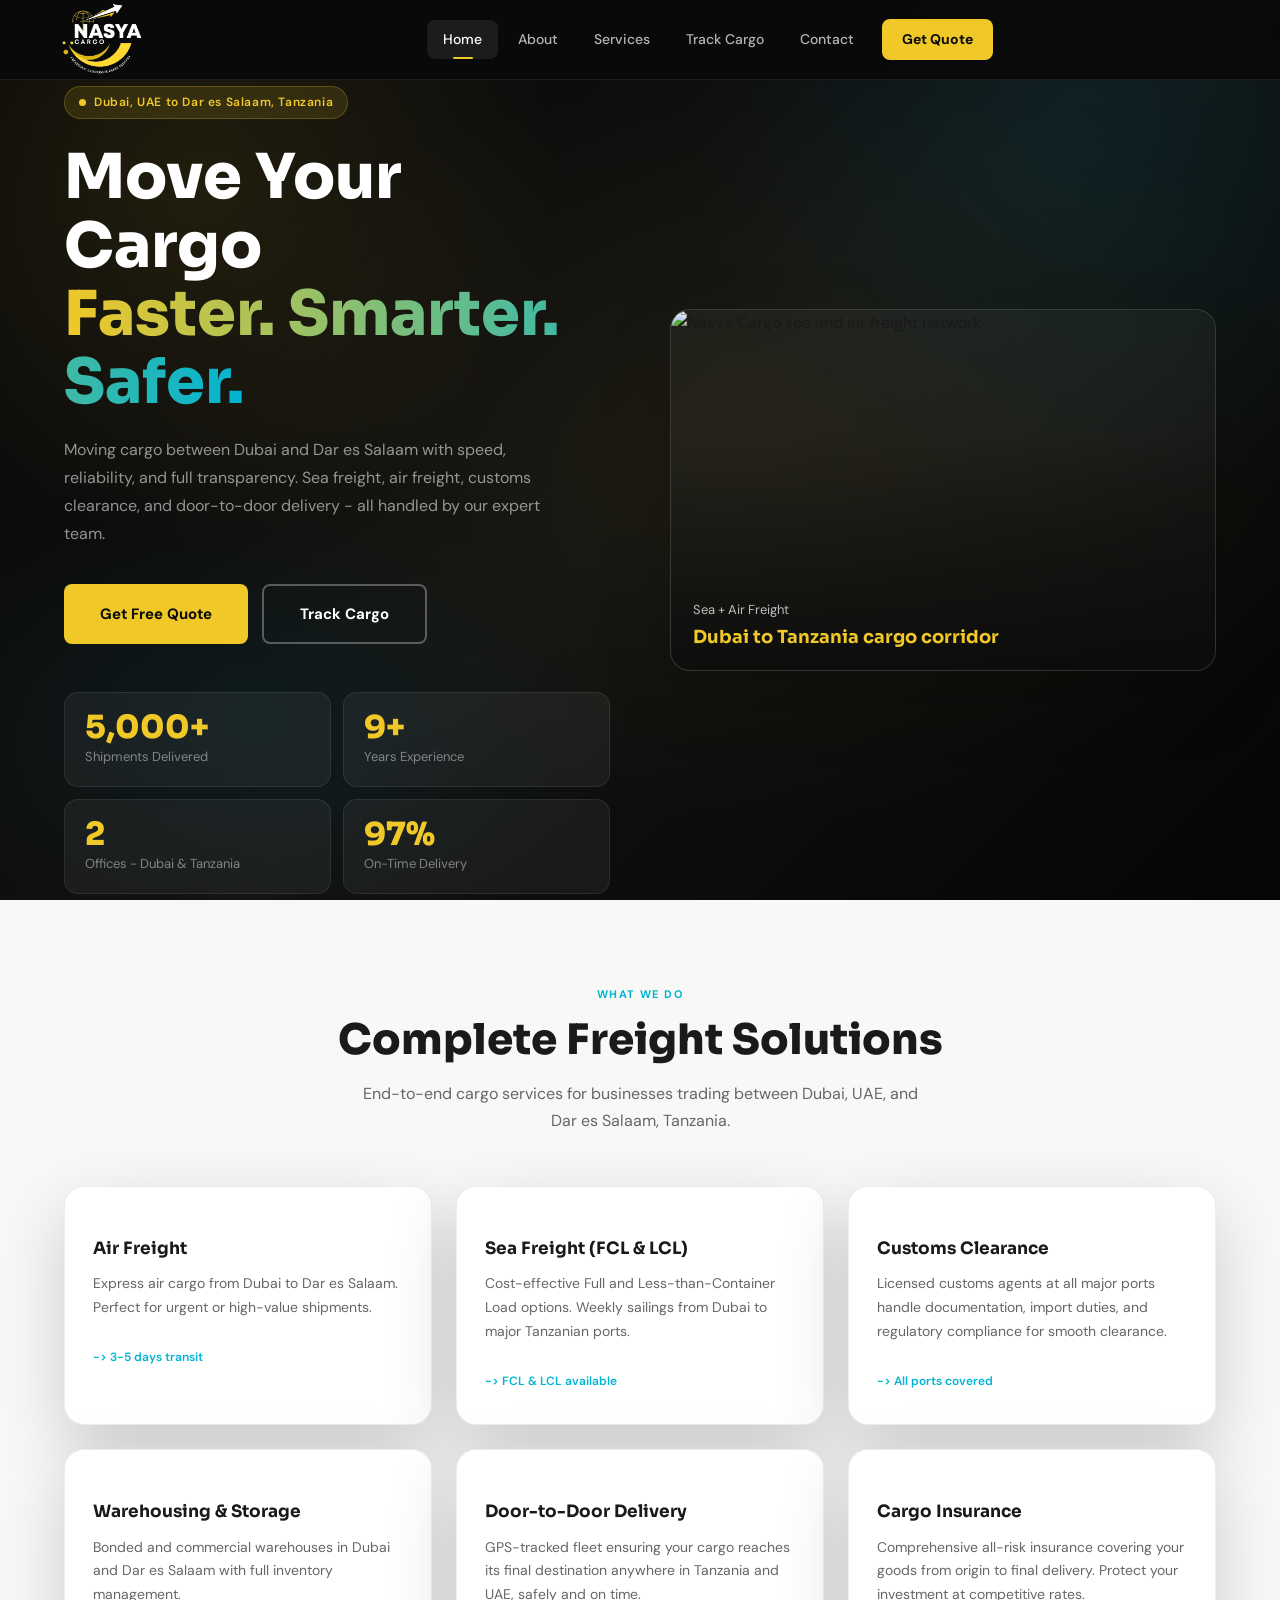
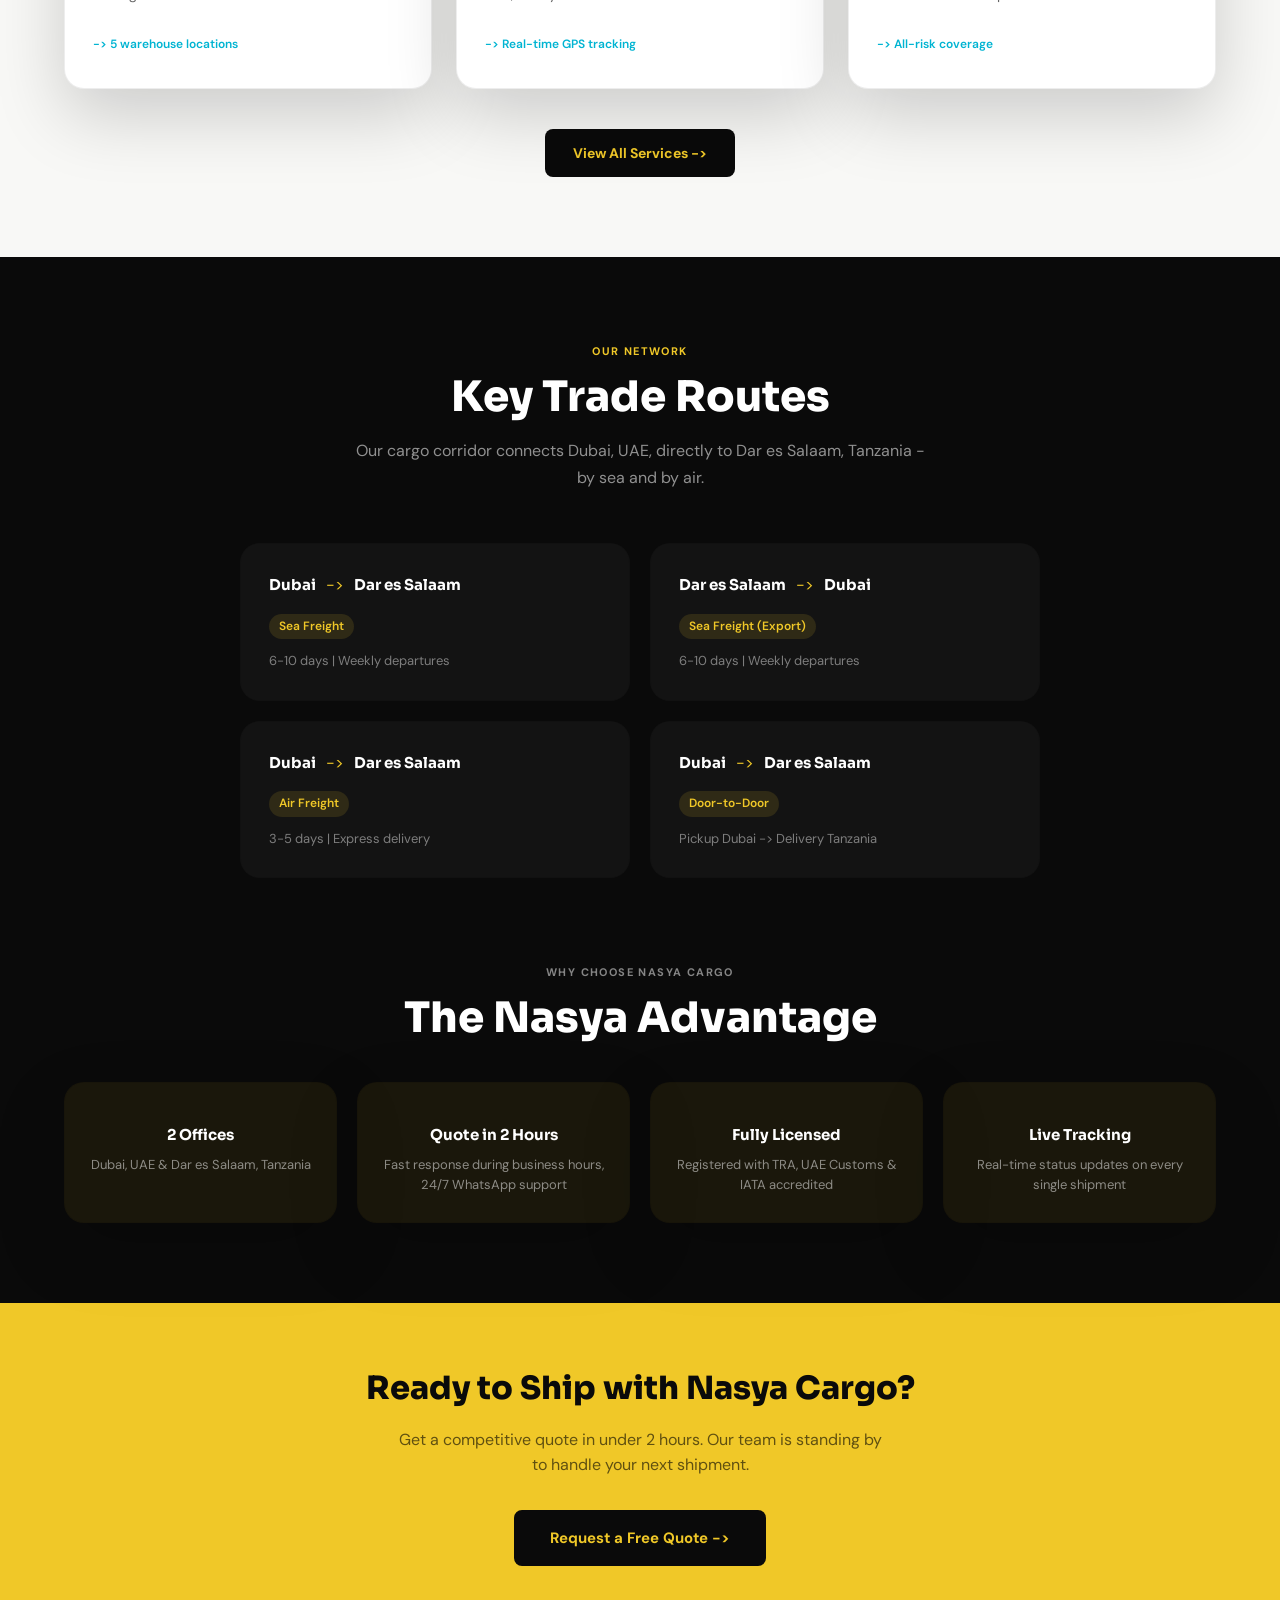
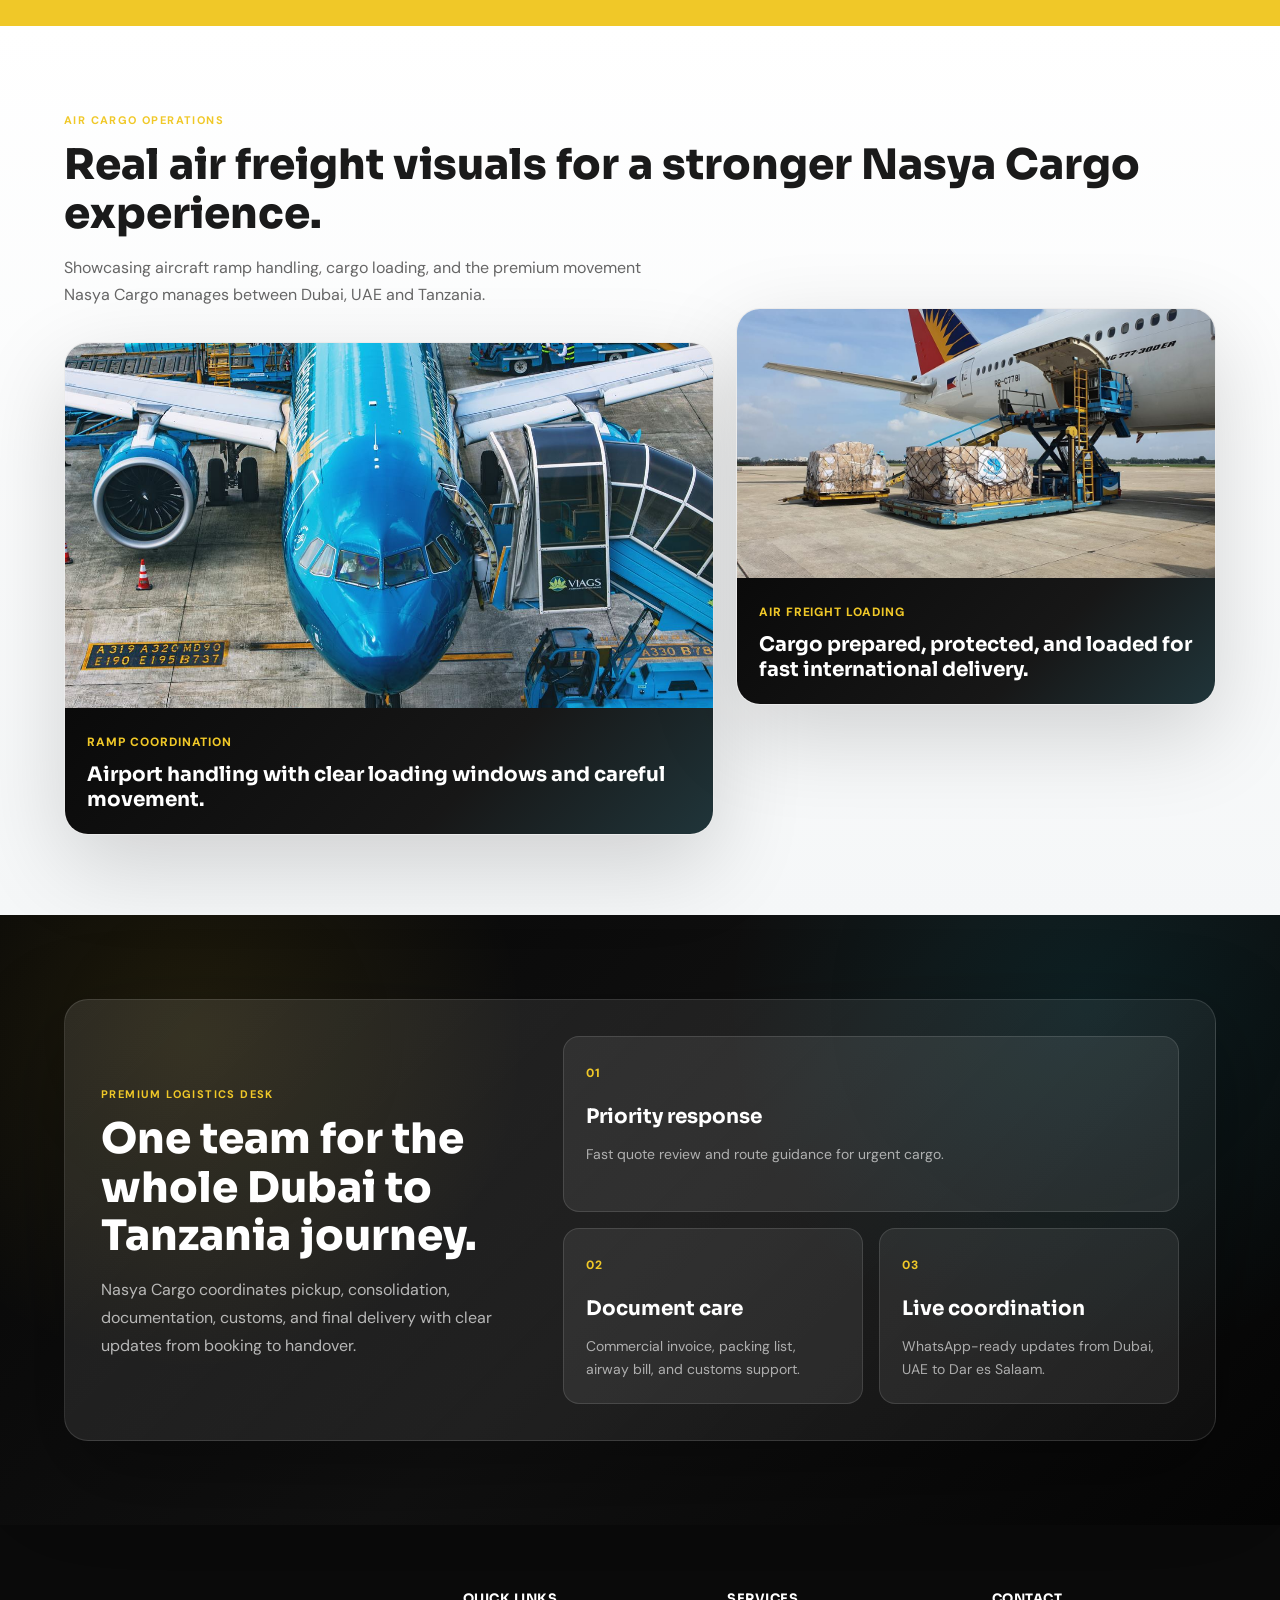
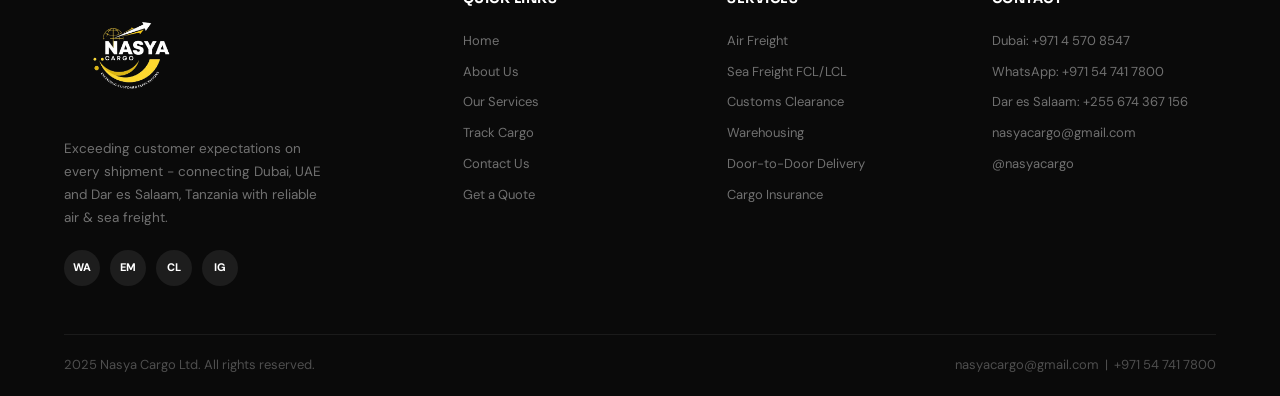
==== commit e254ea82: "Refresh gallery style version" ====
--- a/index.html
+++ b/index.html
@@ -5,7 +5,7 @@
   <meta name="viewport" content="width=device-width, initial-scale=1.0">
   <title>Home | Nasya Cargo</title>
   <meta name="description" content="Nasya Cargo - reliable air and sea freight across UAE and Tanzania. Fast, transparent, and exceeding expectations.">
-  <link rel="stylesheet" href="css/style.css">
+  <link rel="stylesheet" href="css/style.css?v=20260625-gallery-clean">
   <link rel="preconnect" href="https://fonts.googleapis.com">
   <link rel="preconnect" href="https://fonts.gstatic.com" crossorigin>
 </head>
--- a/css/style.css
+++ b/css/style.css
@@ -1579,43 +1579,40 @@
   display: grid;
   grid-template-columns: minmax(0, 1.15fr) minmax(280px, 0.85fr);
   gap: 22px;
-  align-items: stretch;
+  align-items: start;
 }
 
 .air-gallery-card {
-  position: relative;
-  min-height: 430px;
+  display: flex;
+  flex-direction: column;
   border-radius: 24px;
   overflow: hidden;
-  background: #080808;
+  background: var(--white);
+  border: 1px solid rgba(10,10,10,0.08);
   box-shadow: 0 30px 90px rgba(0,0,0,0.16);
 }
 
 .air-gallery-card--wide {
-  min-height: 500px;
+  margin-top: 34px;
 }
 
 .air-gallery-card img {
   width: 100%;
-  height: 100%;
-  min-height: inherit;
+  aspect-ratio: 16 / 9;
+  height: auto;
+  display: block;
   object-fit: cover;
-}
-
-.air-gallery-card::after {
-  content: "";
-  position: absolute;
-  inset: 0;
-  background: linear-gradient(180deg, rgba(0,0,0,0.02) 35%, rgba(0,0,0,0.74) 100%);
+  object-position: center;
+}
+
+.air-gallery-card--wide img {
+  object-position: center 42%;
 }
 
 .air-gallery-card figcaption {
-  position: absolute;
-  left: 24px;
-  right: 24px;
-  bottom: 22px;
-  z-index: 1;
-  color: var(--white);
+  padding: 20px 22px 22px;
+  color: var(--white);
+  background: linear-gradient(135deg, #0a0a0a 0%, #171717 62%, #20353a 100%);
 }
 
 .air-gallery-card figcaption span {
@@ -1632,7 +1629,7 @@
   display: block;
   max-width: 620px;
   font-family: var(--font-head);
-  font-size: 24px;
+  font-size: 20px;
   line-height: 1.25;
 }
 
@@ -1676,17 +1673,15 @@
 
   .air-gallery-card,
   .air-gallery-card--wide {
-    min-height: 330px;
     border-radius: 18px;
+    margin-top: 0;
   }
 
-  .air-gallery-card figcaption {
-    left: 18px;
-    right: 18px;
-    bottom: 18px;
+  .air-gallery-card img {
+    aspect-ratio: 4 / 3;
   }
 
   .air-gallery-card figcaption strong {
-    font-size: 20px;
+    font-size: 18px;
   }
 }
